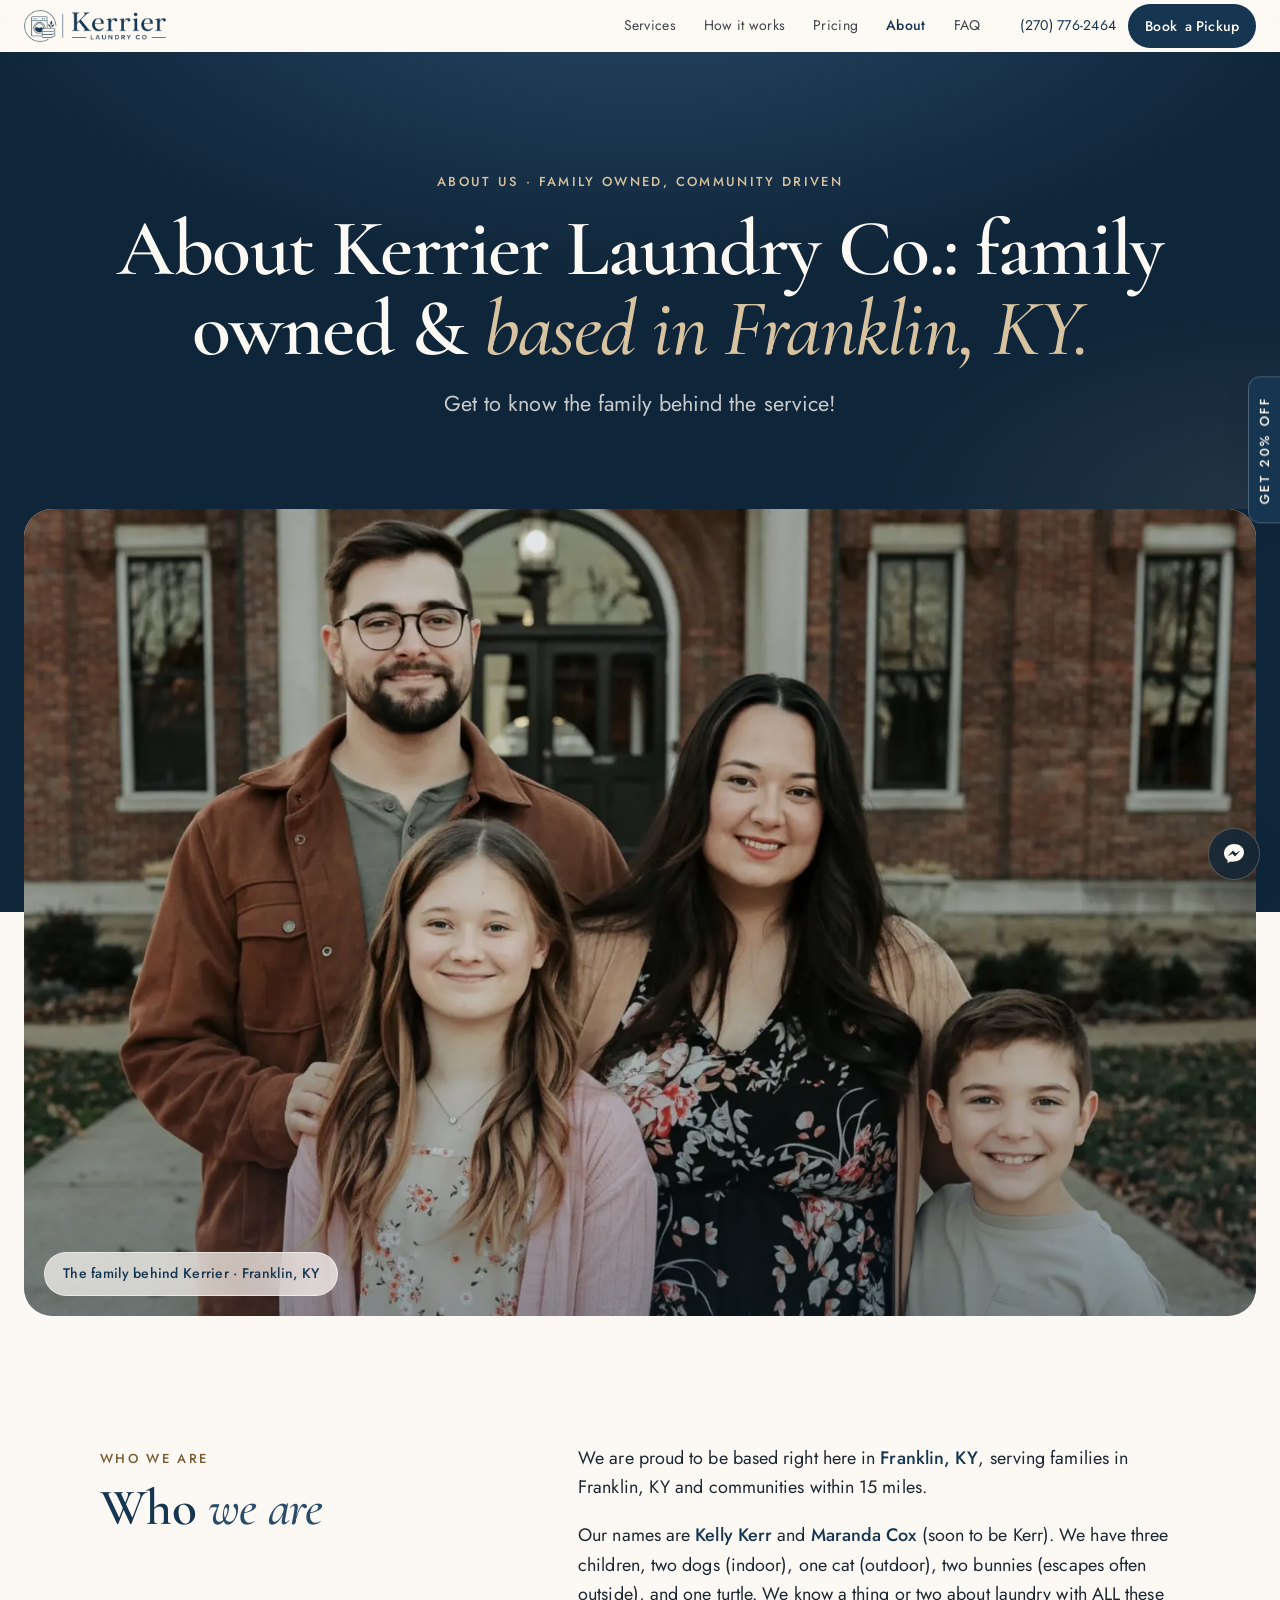
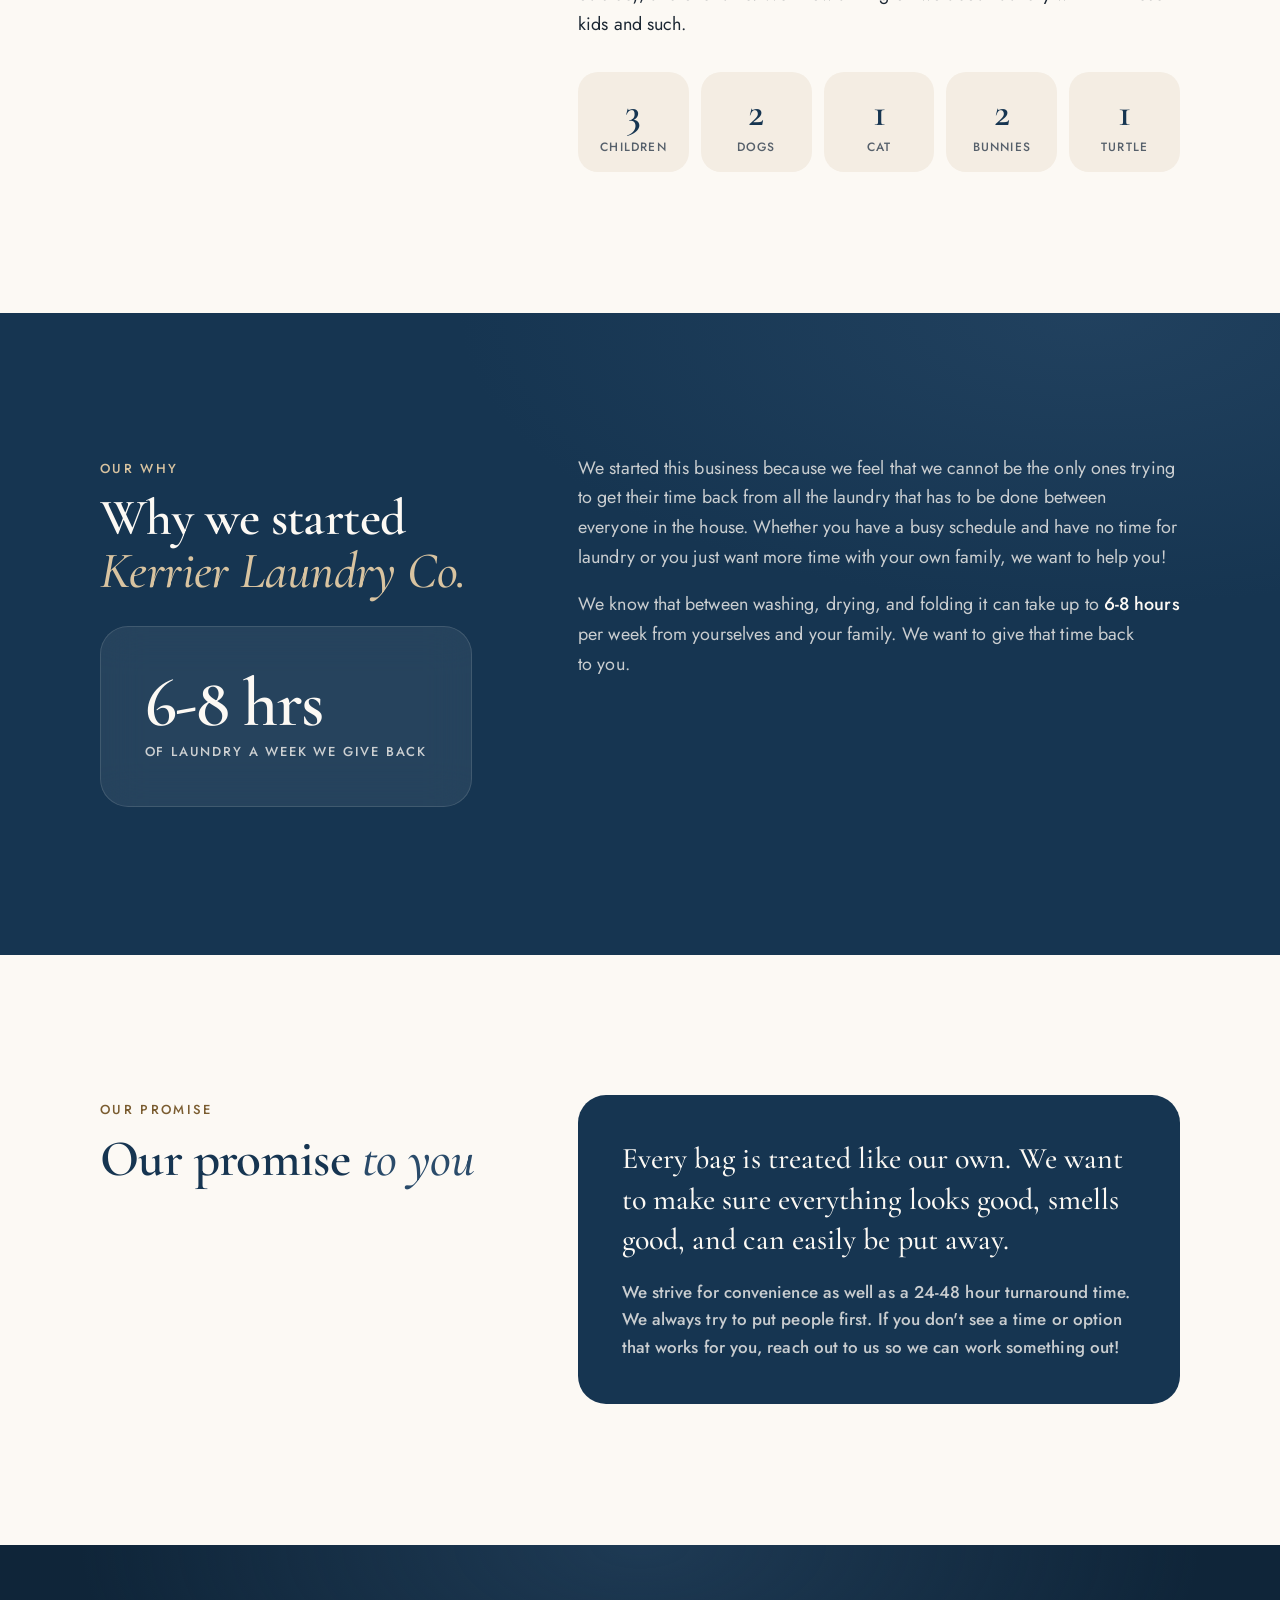
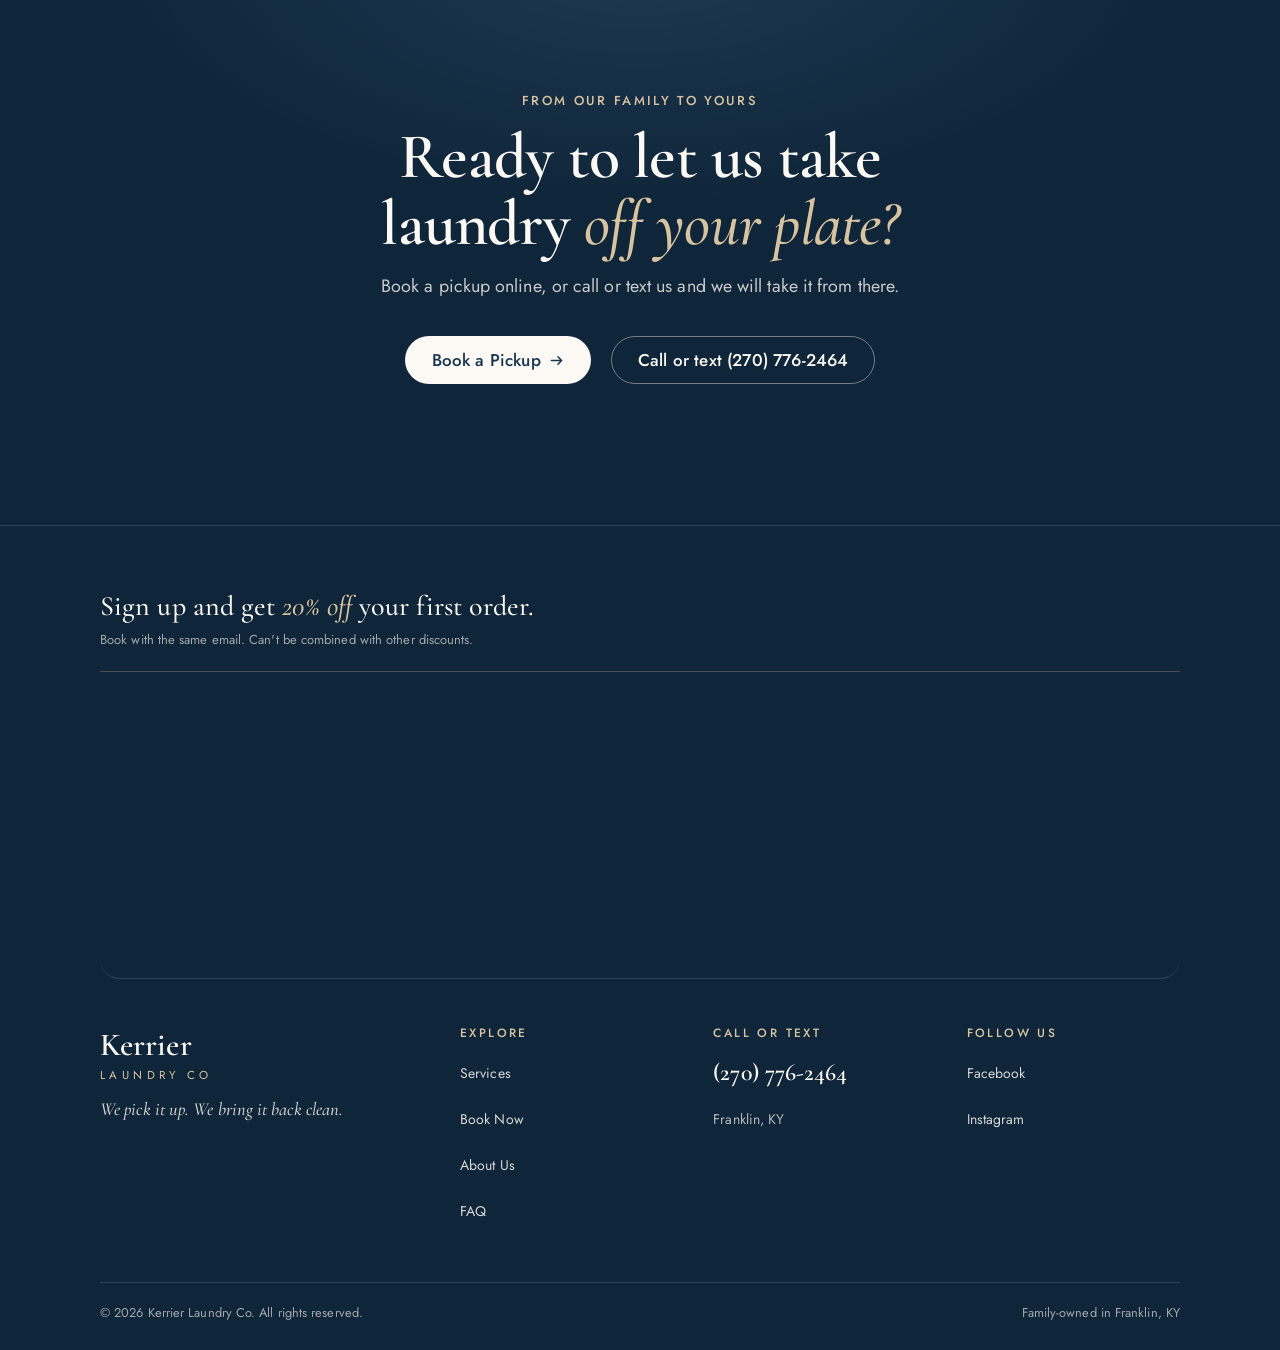
==== about.html @ 9a04edd3 "Preview: navy calendar background with cream accents (v=22) Cal.com embed uses theme dark with ident" ====
<!DOCTYPE html>
<html lang="en">
<head>
    <!-- Google tag (gtag.js) -->
    <script async src="https://www.googletagmanager.com/gtag/js?id=G-WE5SQEG4XH"></script>
    <script>
        window.dataLayer = window.dataLayer || [];
        function gtag(){dataLayer.push(arguments);}
        gtag('js', new Date());
        gtag('config', 'G-WE5SQEG4XH');
    </script>

    <meta charset="UTF-8">
    <meta http-equiv="X-UA-Compatible" content="IE=edge">
    <meta name="viewport" content="width=device-width, initial-scale=1.0">
    <title>About Us | Family Owned Mobile Laundry Service | Franklin, KY | Kerrier Laundry Co.</title>
    <meta name="description" content="Meet Kelly and Maranda, the family behind Kerrier Laundry Co., a family owned mobile laundry pickup and delivery service based in Franklin, KY. We give your time back.">
    <meta name="robots" content="index, follow">
    <link rel="canonical" href="https://www.kerrierlaundryco.com/about.html">
    <meta name="theme-color" content="#FCF9F4">
    <link rel="icon" type="image/png" sizes="48x48" href="images/favicon-48.png">
    <link rel="apple-touch-icon" href="images/apple-touch-icon.png">
    <link rel="preconnect" href="https://res.cloudinary.com">
    <link rel="preload" href="fonts/cormorant-garamond-latin.woff2" as="font" type="font/woff2" crossorigin>
    <link rel="preload" href="fonts/jost-latin.woff2" as="font" type="font/woff2" crossorigin>
    <link rel="stylesheet" href="business.styles.css?v=22">
    <script>document.documentElement.classList.add("js");</script>
<!-- MailerLite Universal -->
<script>
(function(w,d,e,u,f,l,n){w[f]=w[f]||function(){(w[f].q=w[f].q||[]).push(arguments);},l=d.createElement(e),l.async=1,l.src=u,n=d.getElementsByTagName(e)[0],n.parentNode.insertBefore(l,n);})(window,document,'script','https://assets.mailerlite.com/js/universal.js','ml');
ml('account', '2742056');
</script>
<!-- End MailerLite Universal -->
</head>
<body>

    <a class="skip-link" href="#main">Skip to content</a>

    <header class="site-header" id="site-header">
        <div class="wrap-wide header-inner">
            <a href="index.html" class="brand" aria-label="Kerrier Laundry Co. home">
                <picture>
                    <source type="image/webp" srcset="images/logo-nav.webp 1x, images/logo-nav@2x.webp 2x">
                    <img src="images/logo-nav.png" srcset="images/logo-nav.png 1x, images/logo-nav@2x.png 2x" alt="Kerrier Laundry Co." width="400" height="90" fetchpriority="high">
                </picture>
            </a>
            <nav class="main-nav" id="main-nav" aria-label="Main">
                <ul>
                    <li><a href="services.html">Services</a></li>
                    <li><a href="index.html#how">How it works</a></li>
                    <li><a href="index.html#pricing">Pricing</a></li>
                    <li><a href="about.html" aria-current="page">About</a></li>
                    <li><a href="faq.html">FAQ</a></li>
                </ul>
                <div class="nav-sheet-foot">
                    <a href="scheduling_page.html" class="btn btn-primary">Book a Pickup</a>
                    <a href="tel:+12707762464" class="btn btn-ghost">Call or text (270) 776-2464</a>
                </div>
            </nav>
            <div class="header-actions">
                <a href="tel:+12707762464" class="header-phone">(270) 776-2464</a>
                <a href="scheduling_page.html" class="btn btn-primary btn-sm">Book<span class="hide-xs"> a Pickup</span></a>
                <button class="menu-toggle" id="menu-toggle" type="button" aria-expanded="false" aria-controls="main-nav" aria-label="Open menu"><span></span></button>
            </div>
        </div>
    </header>

    <main id="main">

        <section class="page-hero page-hero--navy" data-bar-after>
            <div class="wrap">
                <span class="eyebrow intro">About Us · Family owned, community driven</span>
                <h1 class="intro" style="--d:.06s">About Kerrier Laundry Co.: family owned &amp; <em>based in Franklin, KY.</em></h1>
                <p class="lede intro" style="--d:.12s">Get to know the family behind the service!</p>
            </div>
        </section>

        <div class="straddle"><div class="wrap-wide">
            <figure class="about-photo intro" style="--d:.2s">
                <picture>
                        <source type="image/webp" srcset="images/family-800.webp 800w, images/family-1600.webp 1600w" sizes="(max-width: 600px) calc(100vw - 40px), min(1280px, calc(100vw - 48px))">
                        <img src="images/family-1600.jpg" srcset="images/family-800.jpg 800w, images/family-1600.jpg 1600w" sizes="(max-width: 600px) calc(100vw - 40px), min(1280px, calc(100vw - 48px))" width="1600" height="1048" alt="Kelly and Maranda, owners of Kerrier Laundry Co. in Franklin, KY" fetchpriority="high" decoding="async">
                    </picture>
                <figcaption class="glass-label glass-cream">The family behind Kerrier · Franklin, KY</figcaption>
            </figure>
        </div></div>

        <section class="section">
            <div class="wrap">
                <div class="story reveal">
                    <div>
                        <span class="eyebrow">Who we are</span>
                        <h2>Who <em>we are</em></h2>
                    </div>
                    <div class="story-body">
                        <p>We are proud to be based right here in <strong>Franklin, KY</strong>, serving families in Franklin, KY and communities within 15 miles.</p>
                        <p>Our names are <strong>Kelly Kerr</strong> and <strong>Maranda Cox</strong> (soon to be Kerr). We have three children, two dogs (indoor), one cat (outdoor), two bunnies (escapes often outside), and one turtle. We know a thing or two about laundry with ALL these kids and such.</p>
                        <ul class="household">
                            <li><strong>3</strong>Children</li>
                            <li><strong>2</strong>Dogs</li>
                            <li><strong>1</strong>Cat</li>
                            <li><strong>2</strong>Bunnies</li>
                            <li><strong>1</strong>Turtle</li>
                        </ul>
                    </div>
                </div>
            </div>
        </section>

        <section class="section section--navy">
            <div class="wrap">
                <div class="story reveal">
                    <div>
                        <span class="eyebrow">Our why</span>
                        <h2>Why we started <em>Kerrier Laundry Co.</em></h2>
                        <p class="card stat-card"><span class="big">6-8 hrs</span><span>of laundry a week we give back</span></p>
                    </div>
                    <div class="story-body">
                        <p>We started this business because we feel that we cannot be the only ones trying to get their time back from all the laundry that has to be done between everyone in the house. Whether you have a busy schedule and have no time for laundry or you just want more time with your own family, we want to help you!</p>
                        <p>We know that between washing, drying, and folding it can take up to <strong>6-8 hours</strong> per week from yourselves and your family. We want to give that time back to you.</p>
                    </div>
                </div>
            </div>
        </section>

        <section class="section">
            <div class="wrap">
                <div class="story reveal">
                    <div>
                        <span class="eyebrow">Our promise</span>
                        <h2>Our promise <em>to you</em></h2>
                    </div>
                    <blockquote class="card card--navy promise">
                        <p>Every bag is treated like our own. We want to make sure everything looks good, smells good, and can easily be put away.</p>
                        <p>We strive for convenience as well as a 24-48 hour turnaround time. We always try to put people first. If you don't see a time or option that works for you, reach out to us so we can work something out!</p>
                    </blockquote>
                </div>
            </div>
        </section>

        <section class="closing">
            <div class="wrap reveal">
                <span class="eyebrow">From our family to yours</span>
                <h2>Ready to let us take laundry <em>off your plate?</em></h2>
                <p>Book a pickup online, or call or text us and we will take it from there.</p>
                <div class="cta-row">
                    <a href="scheduling_page.html" class="btn btn-light">Book a Pickup <svg viewBox="0 0 16 16" fill="none" stroke="currentColor" stroke-width="1.6" stroke-linecap="round" stroke-linejoin="round" aria-hidden="true"><path d="M2.5 8h11M9.5 4l4 4-4 4"/></svg></a>
                    <a href="tel:+12707762464" class="btn btn-outline-light">Call or text (270) 776-2464</a>
                </div>
            </div>
        </section>

    </main>

    <footer class="site-footer">
        <div class="wrap">
            <section class="footer-signup" id="footer-signup" aria-label="Email newsletter signup">
                <div class="signup-perk">
                    <p class="signup-perk-line">Sign up and get <em>20% off</em> your first order.</p>
                    <p class="signup-perk-fine">Book with the same email. Can't be combined with other discounts.</p>
                </div>
                <div class="ml-embedded" data-form="27MjK6"></div>
            </section>
            <div class="footer-grid">
                <div class="footer-brand">
                    <p class="footer-name">Kerrier<span>Laundry Co</span></p>
                    <p class="footer-tagline">We pick it up. We bring it back clean.</p>
                </div>
                <div class="footer-col">
                    <h2 class="footer-h">Explore</h2>
                    <ul>
                        <li><a href="services.html">Services</a></li>
                        <li><a href="scheduling_page.html">Book Now</a></li>
                        <li><a href="about.html">About Us</a></li>
                        <li><a href="faq.html">FAQ</a></li>
                    </ul>
                </div>
                <div class="footer-col">
                    <h2 class="footer-h">Call or Text</h2>
                    <ul>
                        <li><a href="tel:+12707762464" class="footer-phone">(270) 776-2464</a></li>
                        <li>Franklin, KY</li>
                    </ul>
                </div>
                <div class="footer-col">
                    <h2 class="footer-h">Follow Us</h2>
                    <ul>
                        <li><a href="https://www.facebook.com/profile.php?id=61589653617028" target="_blank" rel="noopener">Facebook</a></li>
                        <li><a href="https://www.instagram.com/kerrierlaundry/" target="_blank" rel="noopener">Instagram</a></li>
                    </ul>
                </div>
            </div>
            <div class="footer-bottom">
                <p>© <span class="footer-year">2026</span> Kerrier Laundry Co. All rights reserved.</p>
                <p>Family-owned in Franklin, KY</p>
            </div>
        </div>
    </footer>

    <a href="#footer-signup" class="deals-tab" id="deals-tab" aria-controls="footer-signup" aria-label="Get 20% off your first order: sign up for our email deals and laundry tips">Get 20% Off</a>

    <div class="book-bar" id="book-bar" aria-hidden="true">
        <p class="book-bar-text"><strong>From $25</strong>Back in 24-48 hours</p>
        <a href="scheduling_page.html" class="btn btn-light" tabindex="-1">Book a Pickup</a>
    </div>

    <a href="https://m.me/61589653617028" target="_blank" rel="noopener" class="fb-chat-btn" aria-label="Chat with us on Facebook Messenger" title="Chat with us on Facebook">
        <svg xmlns="http://www.w3.org/2000/svg" viewBox="0 0 24 24" fill="currentColor" aria-hidden="true">
            <path d="M12 2C6.477 2 2 6.145 2 11.243c0 2.836 1.395 5.365 3.578 7.02V21l2.796-1.538A10.6 10.6 0 0 0 12 19.486c5.523 0 10-4.144 10-9.243S17.523 2 12 2zm1.008 12.44-2.55-2.72-4.976 2.72 5.476-5.816 2.612 2.72 4.914-2.72-5.476 5.816z"/>
        </svg>
    </a>

    <script type="application/ld+json">
    {
        "@context": "https://schema.org",
        "@type": "DryCleaningOrLaundry",
        "name": "Kerrier Laundry Co.",
        "description": "Family owned laundry pickup, wash, fold and delivery service based in Franklin, KY, serving Franklin and communities within 15 miles.",
        "url": "https://www.kerrierlaundryco.com",
        "telephone": "+1-270-776-2464",
        "address": {
            "@type": "PostalAddress",
            "addressLocality": "Franklin",
            "addressRegion": "KY",
            "addressCountry": "US"
        },
        "geo": {
            "@type": "GeoCoordinates",
            "latitude": 36.7223,
            "longitude": -86.5772
        },
        "areaServed": [
            { "@type": "City", "name": "Franklin, KY" },
            { "@type": "AdministrativeArea", "name": "Simpson County, KY" },
            { "@type": "City", "name": "Woodburn, KY" },
            { "@type": "City", "name": "Mitchellville, TN" },
            { "@type": "City", "name": "Portland, TN" },
            {
                "@type": "GeoCircle",
                "geoMidpoint": {
                    "@type": "GeoCoordinates",
                    "latitude": 36.7223,
                    "longitude": -86.5772
                },
                "geoRadius": "24140"
            }
        ],
        "sameAs": [
            "https://www.facebook.com/profile.php?id=61589653617028",
            "https://www.instagram.com/kerrierlaundry/"
        ]
    }
    </script>

    <script src="site.js?v=20" defer></script>

</body>
</html>
---- business.styles.css ----
/* ==========================================================
   Kerrier Laundry Co. - Site stylesheet v13 (all pages)
   Apple-style discipline in Kerrier's own colors:
   brand navy #163551 / deep navy #0F2539, logo cream #FCF9F4 /
   warm linen #F4EDE3, brass #B08D57 used sparingly.
   Type: Cormorant Garamond (echoes "Kerrier") + Jost
   (echoes the spaced "LAUNDRY CO"), self-hosted.
   ========================================================== */

@font-face {
    font-family: "Cormorant Garamond";
    src: url("fonts/cormorant-garamond-latin.woff2") format("woff2");
    font-weight: 500 600; font-style: normal; font-display: swap;
    unicode-range: U+0000-00FF, U+0131, U+0152-0153, U+02BB-02BC, U+02C6, U+02DA, U+02DC, U+0304, U+0308, U+0329, U+2000-206F, U+20AC, U+2122, U+2191, U+2193, U+2212, U+2215, U+FEFF, U+FFFD;
}
@font-face {
    font-family: "Cormorant Garamond";
    src: url("fonts/cormorant-garamond-italic-latin.woff2") format("woff2");
    font-weight: 500 600; font-style: italic; font-display: swap;
    unicode-range: U+0000-00FF, U+0131, U+0152-0153, U+02BB-02BC, U+02C6, U+02DA, U+02DC, U+0304, U+0308, U+0329, U+2000-206F, U+20AC, U+2122, U+2191, U+2193, U+2212, U+2215, U+FEFF, U+FFFD;
}
@font-face {
    font-family: "Jost";
    src: url("fonts/jost-latin.woff2") format("woff2");
    font-weight: 400 500; font-style: normal; font-display: swap;
    unicode-range: U+0000-00FF, U+0131, U+0152-0153, U+02BB-02BC, U+02C6, U+02DA, U+02DC, U+0304, U+0308, U+0329, U+2000-206F, U+20AC, U+2122, U+2191, U+2193, U+2212, U+2215, U+FEFF, U+FFFD;
}

:root {
    /* Brand */
    --navy:        #163551;   /* logo navy */
    --navy-ink:    #0F2539;   /* deep navy */
    --navy-soft:   #2A4B6A;
    --cream:       #FCF9F4;   /* logo cream */
    --linen:       #F4EDE3;   /* warm off-white */
    --linen-deep:  #EADFCF;
    --hairline:    rgba(22, 53, 81, .12);
    --hairline-light: rgba(252, 249, 244, .14);
    /* Accent (sparing) */
    --brass:       #B08D57;
    --brass-ink:   #7A5C30;
    --champagne:   #D8C3A0;
    /* Text */
    --ink:         #1C2733;
    --muted:       #56606B;
    --on-navy:     rgba(252, 249, 244, .78);

    /* Glass */
    --glass-cream: rgba(252, 249, 244, .72);
    --glass-cream-strong: rgba(252, 249, 244, .97);
    --glass-navy:  rgba(15, 37, 57, .58);
    --glass-navy-strong: rgba(15, 37, 57, .82);
    --blur:        saturate(180%) blur(20px);

    --serif: "Cormorant Garamond", "Cormorant", Garamond, "Times New Roman", serif;
    --sans:  "Jost", "Avenir Next", "Segoe UI", system-ui, -apple-system, sans-serif;

    /* 8pt rhythm */
    --s1: 8px; --s2: 16px; --s3: 24px; --s4: 32px; --s5: 40px; --s6: 48px; --s8: 64px; --s10: 80px; --s12: 96px;
    --section: clamp(88px, 11vw, 152px);

    --radius-sm: 14px;
    --radius:    20px;
    --radius-lg: 28px;
    --pill:      980px;
    --shadow-soft: 0 1px 1px rgba(15, 37, 57, .03), 0 12px 40px -18px rgba(15, 37, 57, .18);
    --ease:      cubic-bezier(.25, .1, .25, 1);
    --dur:       600ms;
    --nav-h:     52px;
    --wrap:      1080px;
    --wrap-wide: 1280px;
    --safe-b:    env(safe-area-inset-bottom, 0px);
}

/* ---------- Reset & base ---------- */
*, *::before, *::after { box-sizing: border-box; margin: 0; padding: 0; }
html { scroll-behavior: smooth; -webkit-text-size-adjust: 100%; scroll-padding-top: calc(var(--nav-h) + 16px); }
body {
    font-family: var(--sans);
    font-size: 17px;
    line-height: 1.53;
    letter-spacing: .005em;
    color: var(--ink);
    background: var(--cream);
    -webkit-font-smoothing: antialiased;
    -moz-osx-font-smoothing: grayscale;
    text-rendering: optimizeLegibility;
    overflow-x: clip;
}
img, svg { display: block; max-width: 100%; }
a { color: inherit; }
button, input { font: inherit; color: inherit; }
:focus-visible { outline: 2px solid var(--navy); outline-offset: 3px; border-radius: 6px; }
.hidden { display: none !important; }
.sr-only {
    position: absolute; width: 1px; height: 1px; padding: 0; margin: -1px;
    overflow: hidden; clip: rect(0 0 0 0); white-space: nowrap; border: 0;
}
.skip-link {
    position: absolute; left: 16px; top: -60px; z-index: 1000;
    background: var(--navy); color: var(--cream); padding: 10px 18px;
    border-radius: var(--pill); text-decoration: none; transition: top .2s var(--ease);
}
.skip-link:focus { top: 8px; }

.wrap { width: min(var(--wrap), 100% - 48px); margin-inline: auto; }
.wrap-wide { width: min(var(--wrap-wide), 100% - 48px); margin-inline: auto; }
.wrap-narrow { width: min(820px, 100% - 48px); margin-inline: auto; }

/* ---------- Type ---------- */
h1, h2, h3, .serif {
    font-family: var(--serif);
    font-weight: 600;
    color: var(--navy);
    letter-spacing: -.012em;
    line-height: 1.04;
    text-wrap: balance;
}
h1 { font-size: clamp(3rem, 7.2vw, 5.75rem); letter-spacing: -.018em; line-height: 1; }
h2 { font-size: clamp(2.4rem, 5vw, 4rem); }
h3 { font-size: clamp(1.5rem, 2.1vw, 1.75rem); line-height: 1.12; letter-spacing: -.005em; }
h1 em, h2 em, h3 em { font-style: italic; font-weight: 500; color: var(--navy-soft); }
p { text-wrap: pretty; }

.eyebrow {
    display: inline-block;
    font-family: var(--sans);
    font-size: .8125rem; font-weight: 500; line-height: 1.3;
    letter-spacing: .18em; text-transform: uppercase;
    color: var(--brass-ink);
}
.lede { font-size: clamp(1.1875rem, 1.7vw, 1.4375rem); line-height: 1.42; color: var(--muted); letter-spacing: .002em; }

.section { padding: var(--section) 0; }
.section--linen { background: var(--linen); }
.section--tight-top { padding-top: 0; }
.section-head { text-align: center; max-width: 760px; margin: 0 auto var(--s8); }
.section-head h2 { margin: 12px 0 16px; }
.section-head p { color: var(--muted); font-size: clamp(1.0625rem, 1.4vw, 1.25rem); line-height: 1.45; max-width: 36em; margin-inline: auto; }

/* ---------- Buttons ---------- */
.btn {
    position: relative;
    display: inline-flex; align-items: center; justify-content: center; gap: 8px;
    min-height: 48px; padding: 0 26px;
    border-radius: var(--pill); border: 1px solid transparent;
    font-family: var(--sans); font-size: 1.0625rem; font-weight: 500; letter-spacing: .01em; line-height: 1;
    text-decoration: none; cursor: pointer; white-space: nowrap;
    -webkit-tap-highlight-color: transparent;
    transition: background-color .3s var(--ease), color .3s var(--ease), border-color .3s var(--ease), transform .2s var(--ease);
}
.btn:active { transform: scale(.98); }
.btn svg { width: 15px; height: 15px; flex-shrink: 0; transition: transform .3s var(--ease); }
.btn:hover svg { transform: translateX(2px); }
.btn-primary { background: var(--navy); color: var(--cream); }
.btn-primary:hover { background: var(--navy-ink); }
.btn-ghost { background: transparent; color: var(--navy); border-color: rgba(22, 53, 81, .3); }
.btn-ghost:hover { border-color: var(--navy); background: rgba(22, 53, 81, .05); }
.btn-light { background: var(--cream); color: var(--navy); }
.btn-light:hover { background: #FFFFFF; }
.btn-outline-light { background: transparent; color: var(--cream); border-color: rgba(252, 249, 244, .42); }
.btn-outline-light:hover { border-color: var(--cream); background: rgba(252, 249, 244, .08); }
.btn-sm { min-height: 36px; padding: 0 16px; font-size: .875rem; }
.btn-sm::after { content: ""; position: absolute; inset: -4px -2px; } /* 44px hit area */

.link-chevron {
    display: inline-flex; align-items: center; gap: 4px; min-height: 48px; padding: 0 6px;
    font-size: 1.0625rem; font-weight: 500; color: var(--navy); text-decoration: none;
    -webkit-tap-highlight-color: transparent;
}
.link-chevron svg { width: 14px; height: 14px; transition: transform .3s var(--ease); }
.link-chevron:hover { text-decoration: underline; text-underline-offset: 4px; }
.link-chevron:hover svg { transform: translateX(2px); }
.link-chevron--light { color: var(--champagne); }

.cta-row { display: flex; flex-wrap: wrap; align-items: center; justify-content: center; gap: 12px 20px; }

/* ---------- Glass utility (solid fallback when blur unsupported) ---------- */
.glass-cream { background: var(--glass-cream); -webkit-backdrop-filter: var(--blur); backdrop-filter: var(--blur); }
.glass-navy  { background: var(--glass-navy);  -webkit-backdrop-filter: var(--blur); backdrop-filter: var(--blur); color: var(--cream); }

/* ---------- Header (slim frosted cream bar) ---------- */
.site-header {
    position: sticky; top: 0; z-index: 100;
    height: var(--nav-h);
    border-bottom: 1px solid transparent;
    transition: border-color .3s var(--ease);
}
/* Glass lives on a pseudo-element so the fixed mobile menu sheet is not trapped by backdrop-filter */
.site-header::before {
    content: ""; position: absolute; inset: 0; z-index: -1;
    background: var(--glass-cream);
    -webkit-backdrop-filter: var(--blur); backdrop-filter: var(--blur);
    transition: background-color .3s var(--ease);
}
.site-header.is-scrolled { border-bottom-color: var(--hairline); }
.header-inner { height: 100%; display: flex; align-items: center; gap: 28px; }
.brand { flex-shrink: 0; display: flex; align-items: center; min-height: 44px; }
.brand picture { display: flex; }
.brand img { height: 32px; width: auto; } /* transparent PNG/WebP: frosted glass shows through */
.main-nav { margin-left: auto; }
.main-nav ul { list-style: none; display: flex; gap: 4px; }
.main-nav li a {
    display: inline-flex; align-items: center; min-height: 44px; padding: 0 12px;
    text-decoration: none; font-size: .875rem; letter-spacing: .02em; color: rgba(28, 39, 51, .86);
    transition: color .25s var(--ease);
}
.main-nav li a:hover, .main-nav li a[aria-current="page"] { color: var(--navy); }
.main-nav li a[aria-current="page"] { font-weight: 500; }
.nav-sheet-foot { display: none; }
.header-actions { display: flex; align-items: center; gap: 12px; }
.header-actions .btn-sm { min-height: 44px; } /* 44px tap target; fits the 52px nav */
.header-phone { font-size: .875rem; text-decoration: none; color: var(--navy); letter-spacing: .02em; white-space: nowrap; min-height: 44px; display: inline-flex; align-items: center; }
.header-phone:hover { text-decoration: underline; text-underline-offset: 4px; }
.menu-toggle {
    display: none; width: 44px; height: 44px; margin-right: -10px; border-radius: 50%;
    border: 0; background: transparent; cursor: pointer;
    align-items: center; justify-content: center; -webkit-tap-highlight-color: transparent;
}
.menu-toggle span, .menu-toggle span::before, .menu-toggle span::after {
    display: block; width: 18px; height: 1.5px; background: var(--navy); position: relative; border-radius: 2px;
    transition: transform .35s var(--ease), background-color .2s var(--ease);
}
.menu-toggle span::before, .menu-toggle span::after { content: ""; position: absolute; left: 0; }
.menu-toggle span::before { top: -6px; }
.menu-toggle span::after  { top: 6px; }
.menu-toggle[aria-expanded="true"] span { background: transparent; }
.menu-toggle[aria-expanded="true"] span::before { transform: translateY(6px) rotate(45deg); }
.menu-toggle[aria-expanded="true"] span::after  { transform: translateY(-6px) rotate(-45deg); }

/* ---------- Home hero ---------- */
.hero {
    position: relative; overflow: hidden; text-align: center;
    padding: clamp(48px, 7vw, 88px) 0 0;
    background:
        radial-gradient(900px 420px at 50% -10%, rgba(216, 195, 160, .30), transparent 70%),
        linear-gradient(180deg, var(--cream) 0%, var(--cream) 55%, var(--linen) 100%);
}
.hero-copy { max-width: 900px; margin: 0 auto; }
.hero h1 { margin: 16px auto 20px; }
.hero .lede { max-width: 30em; margin: 0 auto 32px; }
.hero-media-wrap { margin-top: clamp(48px, 6vw, 72px); padding-bottom: clamp(64px, 8vw, 104px); }
.hero-media {
    position: relative; overflow: hidden; border-radius: var(--radius-lg);
    aspect-ratio: 16 / 8.4; background: var(--linen-deep);
    isolation: isolate;
}
.hero-media picture { position: absolute; inset: 0; }
.hero-media img { width: 100%; height: 100%; object-fit: cover; object-position: 50% 62%; }
.js .hero-media img { transform: scale(1.06); transition: transform 1.8s var(--ease); }
.js .hero-media.is-loaded img { transform: scale(1); }
.hero-media::after { /* navy tint for depth and brand color */
    content: ""; position: absolute; inset: 0; pointer-events: none;
    background:
        linear-gradient(180deg, rgba(15, 37, 57, .10) 0%, rgba(15, 37, 57, 0) 30%, rgba(15, 37, 57, 0) 52%, rgba(15, 37, 57, .55) 100%),
        linear-gradient(0deg, rgba(22, 53, 81, .10), rgba(22, 53, 81, .10));
}
.hero-glass {
    position: absolute; left: 50%; bottom: clamp(16px, 2.5vw, 32px); z-index: 2;
    transform: translateX(-50%);
    width: min(760px, calc(100% - 32px));
    display: grid; grid-template-columns: repeat(3, 1fr);
    border-radius: var(--radius); border: 1px solid rgba(252, 249, 244, .18);
    list-style: none; text-align: left;
}
.hero-glass li { padding: 18px 22px; font-size: .9375rem; line-height: 1.3; color: var(--on-navy); }
.hero-glass li + li { border-left: 1px solid var(--hairline-light); }
.hero-glass strong { display: block; font-family: var(--serif); font-weight: 600; font-size: 1.75rem; line-height: 1.05; color: var(--cream); margin-bottom: 4px; letter-spacing: -.01em; }
.hero-quote {
    position: absolute; top: clamp(16px, 2.5vw, 28px); right: clamp(16px, 2.5vw, 28px); z-index: 2;
    max-width: 280px; padding: 16px 20px; border-radius: var(--radius-sm); text-align: left;
    border: 1px solid rgba(252, 249, 244, .6);
}
.hero-quote .stars { color: var(--brass); letter-spacing: .14em; font-size: .8rem; margin-bottom: 4px; }
.hero-quote q { font-family: var(--serif); font-style: italic; font-weight: 500; font-size: 1.2rem; line-height: 1.25; color: var(--ink); quotes: "\201C" "\201D"; }
.hero-quote .who { display: block; margin-top: 6px; font-size: .72rem; letter-spacing: .14em; text-transform: uppercase; color: var(--muted); }

/* ---------- Facts row (hairline-divided) ---------- */
.facts { background: var(--linen); padding-bottom: clamp(64px, 8vw, 104px); }
.facts ul { list-style: none; display: grid; grid-template-columns: repeat(4, 1fr); border-top: 1px solid var(--hairline); }
.facts li { display: flex; flex-direction: column; gap: 12px; padding: 32px 24px 0 0; font-size: .9375rem; line-height: 1.4; color: var(--muted); }
.facts li + li { padding-left: 24px; border-left: 1px solid var(--hairline); }
.facts svg { width: 28px; height: 28px; color: var(--navy); }
.facts strong { display: block; color: var(--navy); font-weight: 500; font-size: 1.0625rem; margin-bottom: 2px; }

/* ---------- Bento cards ---------- */
.card {
    position: relative; overflow: hidden;
    background: var(--linen); border-radius: var(--radius-lg);
    padding: clamp(28px, 3.4vw, 44px);
}
.section--linen .card, .pricing .card, .area .card { background: var(--cream); }
.card h3 { margin-bottom: 10px; }
.card p { color: var(--muted); }
.card--navy { background: var(--navy) !important; color: var(--cream); }
.card--navy h3, .card--navy h2 { color: var(--cream); }
.card--navy h3 em, .card--navy h2 em { color: var(--champagne); }
.card--navy p { color: var(--on-navy); }
.card--ink { background: var(--navy-ink) !important; color: var(--cream); }
.card--ink h3 { color: var(--cream); }
.card--ink p { color: var(--on-navy); }
.card-icon { width: 36px; height: 36px; color: var(--navy); margin-bottom: 24px; }
.card--navy .card-icon, .card--ink .card-icon { color: var(--champagne); }
.card-kicker { display: block; font-size: .8125rem; font-weight: 500; letter-spacing: .16em; text-transform: uppercase; color: var(--brass-ink); margin-bottom: 12px; }
.card--navy .card-kicker, .card--ink .card-kicker { color: var(--champagne); }
.card .big { font-family: var(--serif); font-weight: 600; font-size: clamp(3rem, 5.4vw, 4.5rem); line-height: .95; color: var(--navy); letter-spacing: -.02em; display: block; margin-bottom: 12px; }
.card--navy .big, .card--ink .big { color: var(--cream); }

.bento { display: grid; gap: 20px; }
.bento-3 { grid-template-columns: repeat(3, 1fr); }

/* Steps */
.step-num { font-family: var(--sans); font-size: .8125rem; font-weight: 500; letter-spacing: .16em; color: var(--brass-ink); display: block; margin-bottom: 40px; }

/* ---------- Full-bleed photo moment ---------- */
.photo-moment {
    position: relative; overflow: hidden; isolation: isolate;
    min-height: clamp(460px, 62vw, 760px);
    display: flex; align-items: flex-end; justify-content: center; text-align: center;
    background: var(--navy-ink);
}
.photo-moment picture { position: absolute; inset: 0; z-index: -2; }
.photo-moment img { width: 100%; height: 100%; object-fit: cover; }
.js .photo-moment img { transform: scale(1.05); transition: transform 1.6s var(--ease); }
.js .photo-moment.is-visible img { transform: scale(1); }
.photo-moment::after {
    content: ""; position: absolute; inset: 0; z-index: -1;
    background:
        linear-gradient(180deg, rgba(15, 37, 57, .15) 0%, rgba(15, 37, 57, .05) 35%, rgba(15, 37, 57, .78) 100%),
        linear-gradient(0deg, rgba(22, 53, 81, .16), rgba(22, 53, 81, .16));
}
.photo-moment-copy { padding: 0 24px clamp(56px, 7vw, 96px); max-width: 820px; }
.photo-moment .eyebrow { color: var(--champagne); }
.photo-moment h2 { color: var(--cream); margin: 12px 0 14px; }
.photo-moment h2 em { color: var(--champagne); }
.photo-moment p { color: rgba(252, 249, 244, .86); font-size: clamp(1.0625rem, 1.4vw, 1.25rem); }

/* Photo bento (door + facts) */
.photo-bento { display: grid; grid-template-columns: 1.05fr 1fr; grid-template-rows: 1fr 1fr; gap: 20px; }
.photo-card {
    position: relative; overflow: hidden; border-radius: var(--radius-lg); background: var(--linen-deep);
    grid-row: span 2; min-height: 520px; margin: 0;
}
.photo-card picture { position: absolute; inset: 0; }
.photo-card img { width: 100%; height: 100%; object-fit: cover; transition: transform 1.2s var(--ease); }
.photo-card:hover img { transform: scale(1.03); }
.photo-card::after { content: ""; position: absolute; inset: 0; pointer-events: none; background: linear-gradient(180deg, rgba(15, 37, 57, 0) 55%, rgba(15, 37, 57, .35) 100%), linear-gradient(0deg, rgba(22, 53, 81, .08), rgba(22, 53, 81, .08)); }
.glass-label {
    position: absolute; left: 20px; bottom: 20px; z-index: 2;
    padding: 10px 18px; border-radius: var(--pill);
    font-size: .875rem; font-weight: 500; letter-spacing: .02em; color: var(--navy);
    border: 1px solid rgba(252, 249, 244, .6);
}
.glass-label--navy { color: var(--cream); border-color: rgba(252, 249, 244, .16); }

/* ---------- Pricing bento ---------- */
.pricing { background: var(--linen); }
.price-bento { display: grid; grid-template-columns: repeat(3, 1fr); gap: 20px; }
.price-main { grid-column: span 2; background: var(--cream) !important; }
.price-save { grid-column: span 1; }
.price-main h3, .price-save h3 { font-family: var(--sans); font-size: .8125rem; font-weight: 500; letter-spacing: .16em; text-transform: uppercase; color: var(--brass-ink); margin-bottom: 20px; line-height: 1.3; }
.price-save h3 { color: var(--champagne); }
.price-list { list-style: none; }
.price-list li { display: flex; align-items: baseline; gap: 16px; padding: 18px 0; border-bottom: 1px solid var(--hairline); }
.price-list li:first-child { padding-top: 4px; }
.price-list .item { font-size: 1.0625rem; color: var(--ink); }
.price-list .item small { display: block; font-size: .875rem; color: var(--muted); margin-top: 2px; }
.price-list .dots { flex: 1; min-width: 16px; }
.price-list .amt { font-family: var(--serif); font-size: clamp(2.25rem, 3.6vw, 3rem); font-weight: 600; line-height: 1; color: var(--navy); letter-spacing: -.02em; }
.price-min { margin-top: 24px; display: flex; align-items: center; gap: 14px; flex-wrap: wrap; font-size: 1rem; color: var(--ink); }
.price-min .pill { font-family: var(--serif); font-weight: 600; font-size: 1.5rem; color: var(--cream); background: var(--navy); border-radius: var(--pill); padding: 2px 16px 4px; line-height: 1.3; }
.price-fine { margin-top: 16px; font-size: .9375rem; color: var(--muted); }
.price-fine a { color: var(--navy); text-underline-offset: 3px; }
.price-main .cta-row { justify-content: flex-start; margin-top: 32px; }
.save-list { list-style: none; display: grid; gap: 20px; }
.save-list li { display: grid; grid-template-columns: 72px 1fr; gap: 14px; align-items: start; }
.save-list .pct { font-family: var(--serif); font-weight: 600; font-size: 2.75rem; line-height: .9; color: var(--cream); letter-spacing: -.02em; }
.save-list .pct sup { font-size: .5em; vertical-align: top; position: relative; top: .18em; margin-left: 1px; }
.save-list strong { display: block; font-weight: 500; color: var(--cream); }
.save-list span { font-size: .9375rem; color: var(--on-navy); line-height: 1.4; }
.save-list .featured { margin: 4px -16px 0; padding: 16px; border-radius: var(--radius-sm); background: rgba(252, 249, 244, .08); border: 1px solid rgba(216, 195, 160, .32); }
.save-list .featured .pct { color: var(--champagne); }
.save-note { margin-top: 24px; font-size: .875rem; color: var(--on-navy); }
.price-mini h3 { font-size: 1.5rem; }
.price-mini p { font-size: .9375rem; }
.price-mini .link-chevron { margin-top: 8px; padding-left: 0; min-height: 44px; }

/* ---------- Reviews ---------- */
.reviews-head { display: flex; align-items: flex-end; justify-content: space-between; gap: 32px; margin-bottom: var(--s6); }
.reviews-head h2 { margin-top: 12px; }
.review-controls { display: flex; gap: 12px; }
.review-btn {
    width: 44px; height: 44px; border-radius: 50%; border: 0;
    background: rgba(22, 53, 81, .08); color: var(--navy); cursor: pointer; display: grid; place-items: center;
    transition: background-color .3s var(--ease), color .3s var(--ease), transform .2s var(--ease);
}
.review-btn:hover { background: var(--navy); color: var(--cream); }
.review-btn:active { transform: scale(.96); }
.review-btn svg { width: 16px; height: 16px; }
.review-track {
    list-style: none; display: grid; grid-auto-flow: column; grid-auto-columns: calc((100% - 40px) / 3);
    gap: 20px; overflow-x: auto; scroll-snap-type: x mandatory; scroll-behavior: smooth;
    padding: 4px; margin: -4px; scroll-padding-inline: 4px; scrollbar-width: none; overscroll-behavior-x: contain;
}
.review-track::-webkit-scrollbar { display: none; }
.review {
    scroll-snap-align: start; display: flex; flex-direction: column;
    background: var(--linen); border-radius: var(--radius-lg); padding: 36px 32px 32px;
}
.review figure { display: flex; flex-direction: column; height: 100%; }
.review .stars { color: var(--brass); letter-spacing: .18em; font-size: .875rem; }
.review blockquote { font-family: var(--serif); font-weight: 500; font-size: 1.4375rem; line-height: 1.34; color: var(--ink); margin: 16px 0 28px; flex: 1; }
.review figcaption { display: flex; align-items: center; gap: 12px; font-size: .8125rem; letter-spacing: .12em; text-transform: uppercase; color: var(--muted); }
.review .avatar { width: 40px; height: 40px; border-radius: 50%; background: var(--navy); color: var(--cream); display: grid; place-items: center; font-family: var(--serif); font-size: 1.15rem; letter-spacing: 0; }

/* ---------- Service area ---------- */
.area { background: var(--linen); }
.area-grid { display: grid; grid-template-columns: 1fr 1.08fr; gap: 20px; align-items: stretch; }
.area-copy { display: flex; flex-direction: column; }
.area-copy h2 { margin: 12px 0 16px; font-size: clamp(2.2rem, 4.2vw, 3.25rem); }
.area-copy > p { color: var(--muted); margin-bottom: 28px; }
.calculator-card { margin-top: auto; }
.calc-field label { display: block; font-size: .8125rem; font-weight: 500; letter-spacing: .14em; text-transform: uppercase; color: var(--muted); margin-bottom: 10px; }
.calc-row { display: flex; gap: 10px; }
.calc-field input, .lead-fields input {
    width: 100%; min-height: 52px; padding: 0 22px; border-radius: var(--pill);
    border: 1px solid rgba(22, 53, 81, .18); background: #FFFFFF; color: var(--ink); font-size: 1.0625rem;
    transition: border-color .25s var(--ease), box-shadow .25s var(--ease);
}
.calc-field input::placeholder, .lead-fields input::placeholder { color: #7A838C; }
.calc-field input:focus, .lead-fields input:focus { outline: none; border-color: var(--navy); box-shadow: 0 0 0 4px rgba(22, 53, 81, .12); }
#calc-btn { flex-shrink: 0; min-height: 52px; }
.calc-result { margin-top: 20px; background: var(--navy); color: var(--cream); border-radius: var(--radius); padding: 28px; text-align: center; animation: rise .5s var(--ease); }
.result-zone { font-weight: 500; font-size: 1.0625rem; }
.result-distance { font-size: .9rem; color: var(--on-navy); margin-bottom: 14px; }
.result-price { font-family: var(--serif); font-weight: 600; font-size: 3.25rem; line-height: 1; }
.result-breakdown { font-size: .9rem; color: var(--on-navy); margin: 6px 0 20px; }
.result-book-btn { display: inline-flex; align-items: center; min-height: 44px; padding: 0 24px; border-radius: var(--pill); background: var(--cream); color: var(--navy); text-decoration: none; font-weight: 500; font-size: .95rem; transition: transform .2s var(--ease); }
.result-book-btn:active { transform: scale(.98); }
.out-of-zone { margin-top: 20px; background: var(--linen); border: 1px solid rgba(176, 141, 87, .35); border-radius: var(--radius); padding: 24px; animation: rise .5s var(--ease); }
.out-zone-title { font-weight: 500; color: var(--navy); margin-bottom: 6px; }
.out-zone-msg { font-size: .9375rem; color: var(--muted); margin-bottom: 18px; }
.out-zone-lead p { font-size: .9375rem; margin-bottom: 14px; }
.lead-fields { display: flex; gap: 10px; flex-wrap: wrap; margin-bottom: 12px; }
.lead-fields input { flex: 1; min-width: 160px; }
#lead-submit-btn { width: 100%; }
#lead-submit-btn:disabled { opacity: .6; cursor: not-allowed; transform: none; }
.lead-success { margin-top: 10px; padding: 12px; border-radius: var(--radius-sm); background: #EEF6EE; color: #24602A; text-align: center; font-weight: 500; }
.lead-submit-error, .calc-error { margin-top: 12px; padding: 12px 16px; border-radius: var(--radius-sm); background: #FBEFEE; color: #8E2B22; font-size: .9rem; text-align: center; }
.calc-loading { margin-top: 14px; text-align: center; color: var(--muted); font-size: .9375rem; }
.area-notes { list-style: none; margin-top: 20px; display: grid; gap: 8px; font-size: .9rem; color: var(--muted); }
.area-notes li { display: flex; gap: 10px; }
.area-notes li::before { content: ""; width: 5px; height: 5px; border-radius: 50%; background: var(--brass); margin-top: .62em; flex-shrink: 0; }
.map-frame {
    position: relative; border-radius: var(--radius-lg); overflow: hidden; min-height: 520px;
    background:
        radial-gradient(circle at 50% 50%, rgba(22, 53, 81, .10) 0 30%, transparent 30.4%),
        radial-gradient(circle at 50% 50%, transparent 0 29.6%, rgba(22, 53, 81, .35) 30%, transparent 30.4%),
        repeating-linear-gradient(0deg, rgba(22, 53, 81, .04) 0 1px, transparent 1px 40px),
        repeating-linear-gradient(90deg, rgba(22, 53, 81, .04) 0 1px, transparent 1px 40px),
        #EFE7DB;
}
#zone-map { position: absolute; inset: 0; }
.map-frame .glass-label { pointer-events: none; }

/* ---------- Closing CTA (deep navy) ---------- */
.closing {
    padding: var(--section) 0; color: var(--cream); text-align: center; position: relative; overflow: hidden;
    background:
        radial-gradient(800px 380px at 50% 0%, rgba(42, 75, 106, .55), transparent 70%),
        var(--navy-ink);
}
.closing .eyebrow { color: var(--champagne); }
.closing h2 { color: var(--cream); margin: 12px auto 16px; max-width: 14em; }
.closing h2 em { color: var(--champagne); }
.closing p { color: var(--on-navy); max-width: 32em; margin: 0 auto 36px; font-size: clamp(1.0625rem, 1.4vw, 1.25rem); }

/* ---------- Footer ---------- */
.site-footer { background: var(--navy-ink); color: rgba(252, 249, 244, .7); border-top: 1px solid var(--hairline-light); padding: 64px 0 calc(28px + var(--safe-b)); font-size: .875rem; }
.footer-grid { display: grid; grid-template-columns: 1.5fr 1fr 1fr 1fr; gap: 40px; }
.footer-name { font-family: var(--serif); font-weight: 600; font-size: 2rem; color: var(--cream); line-height: 1.1; }
.footer-name span { display: block; font-family: var(--sans); font-weight: 400; font-size: .72rem; letter-spacing: .38em; text-transform: uppercase; color: var(--champagne); margin-top: 6px; }
.footer-tagline { margin-top: 14px; font-family: var(--serif); font-style: italic; font-size: 1.15rem; color: rgba(252, 249, 244, .8); }
.footer-col .footer-h { font-family: var(--sans); font-weight: 500; font-size: .75rem; letter-spacing: .2em; text-transform: uppercase; color: var(--champagne); margin-bottom: 12px; }
.footer-col ul { list-style: none; display: grid; gap: 2px; }
.footer-col li { min-height: 44px; display: flex; align-items: center; }
.footer-col a { text-decoration: none; color: rgba(252, 249, 244, .84); transition: color .25s var(--ease); display: inline-flex; align-items: center; min-height: 44px; }
.footer-col a:hover { color: #FFFFFF; }
.footer-phone { font-family: var(--serif); font-weight: 600; font-size: 1.5rem; color: var(--cream) !important; }
.footer-bottom { margin-top: 48px; padding-top: 20px; border-top: 1px solid var(--hairline-light); display: flex; justify-content: space-between; gap: 16px; flex-wrap: wrap; font-size: .8rem; color: rgba(252, 249, 244, .62); }

/* ---------- Messenger button ---------- */
.fb-chat-btn {
    position: fixed; right: 20px; bottom: calc(20px + var(--safe-b)); z-index: 90;
    width: 52px; height: 52px; border-radius: 50%; display: grid; place-items: center;
    background: var(--glass-navy-strong); color: var(--cream);
    -webkit-backdrop-filter: var(--blur); backdrop-filter: var(--blur);
    border: 1px solid rgba(216, 195, 160, .3); box-shadow: 0 10px 30px -12px rgba(15, 37, 57, .6);
    transition: transform .45s var(--ease);
}
.fb-chat-btn:active { transform: scale(.96); }
.fb-chat-btn svg { width: 24px; height: 24px; }

/* ---------- Mobile sticky Book bar (frosted navy) ---------- */
.book-bar { display: none; }

/* ---------- Inner page hero ---------- */
.page-hero {
    text-align: center;
    padding: clamp(64px, 9vw, 120px) 0 clamp(56px, 7vw, 96px);
    background:
        radial-gradient(900px 400px at 50% -20%, rgba(216, 195, 160, .30), transparent 70%),
        linear-gradient(180deg, var(--cream), var(--cream));
}
.page-hero h1 { font-size: clamp(2.75rem, 6.4vw, 5rem); margin: 16px auto 20px; max-width: 14em; }
.page-hero .lede { max-width: 32em; margin-inline: auto; }
.page-hero .cta-row { margin-top: 32px; }

/* Wide rounded photo band (inner pages) */
.photo-band { position: relative; overflow: hidden; border-radius: var(--radius-lg); aspect-ratio: 16 / 7; background: var(--linen-deep); margin: 0; isolation: isolate; }
.photo-band picture { position: absolute; inset: 0; }
.photo-band img { width: 100%; height: 100%; object-fit: cover; }
.js .photo-band img { transform: scale(1.05); transition: transform 1.6s var(--ease); }
.js .photo-band.is-visible img { transform: scale(1); }
.photo-band::after { content: ""; position: absolute; inset: 0; pointer-events: none; background: linear-gradient(180deg, rgba(15, 37, 57, 0) 50%, rgba(15, 37, 57, .45) 100%), linear-gradient(0deg, rgba(22, 53, 81, .12), rgba(22, 53, 81, .12)); }

/* Services bento */
.svc-bento { list-style: none; display: grid; grid-template-columns: repeat(3, 1fr); gap: 20px;
    grid-template-areas: "pd wf tt" "rc rc hr" "rc rc sd"; }
.svc-bento > :nth-child(1) { grid-area: pd; }
.svc-bento > :nth-child(2) { grid-area: wf; }
.svc-bento > :nth-child(3) { grid-area: tt; }
.svc-bento > :nth-child(4) { grid-area: rc; display: flex; flex-direction: column; justify-content: flex-end; min-height: 420px; }
.svc-bento > :nth-child(5) { grid-area: hr; }
.svc-bento > :nth-child(6) { grid-area: sd; }
.svc-bento .card--navy h3 { font-size: clamp(2.2rem, 4vw, 3.25rem); line-height: 1.02; margin-bottom: 14px; }
.svc-bento .card--navy p { font-size: 1.125rem; max-width: 30em; }
.svc-bento .card--navy .card-icon { width: 44px; height: 44px; position: absolute; top: clamp(28px, 3.4vw, 44px); left: clamp(28px, 3.4vw, 44px); }
.svc-tag {
    position: absolute; top: clamp(28px, 3.4vw, 44px); right: clamp(24px, 3vw, 40px);
    font-size: .75rem; font-weight: 500; letter-spacing: .12em; text-transform: uppercase;
    color: var(--brass-ink); background: rgba(176, 141, 87, .12); border-radius: var(--pill); padding: 5px 12px;
}
.card--navy .svc-tag { color: var(--champagne); background: rgba(216, 195, 160, .14); }

.split { display: grid; grid-template-columns: .9fr 1.1fr; gap: clamp(32px, 6vw, 80px); align-items: start; }
.split-copy h2 { margin: 12px 0 16px; }
.split-copy p { color: var(--muted); margin-bottom: 16px; font-size: 1.125rem; }
.split-copy .cta-row { justify-content: flex-start; margin-top: 24px; }
.stack-cards { list-style: none; display: grid; gap: 16px; }
.stack-cards .card { display: grid; grid-template-columns: 36px 1fr; gap: 20px; padding: 28px 32px; }
.stack-cards .card-icon { margin: 0; }
.quote-note { margin-top: 24px; padding: 20px 24px; border-radius: var(--radius); background: var(--linen); font-size: 1rem; color: var(--ink); }
.quote-note strong { color: var(--navy); font-weight: 500; }

/* FAQ */
.faq-list { list-style: none; border-top: 1px solid var(--hairline); }
.faq-item { border-bottom: 1px solid var(--hairline); }
.faq-item h3 { font-size: inherit; line-height: inherit; margin: 0; }
.faq-question {
    width: 100%; display: flex; align-items: center; justify-content: space-between; gap: 24px;
    min-height: 72px; padding: 22px 0; background: none; border: 0; cursor: pointer; text-align: left;
    font-family: var(--serif); font-size: clamp(1.375rem, 2.2vw, 1.625rem); font-weight: 600; color: var(--navy); line-height: 1.2; letter-spacing: -.005em;
    -webkit-tap-highlight-color: transparent;
}
.faq-question:hover { color: var(--navy-soft); }
.faq-icon {
    position: relative; flex-shrink: 0; width: 32px; height: 32px; border-radius: 50%;
    background: rgba(22, 53, 81, .08); transition: background-color .3s var(--ease), transform .4s var(--ease);
}
.faq-icon::before, .faq-icon::after {
    content: ""; position: absolute; left: 50%; top: 50%; width: 12px; height: 1.5px; border-radius: 2px; background: var(--navy);
    transform: translate(-50%, -50%); transition: transform .4s var(--ease), background-color .3s var(--ease);
}
.faq-icon::after { transform: translate(-50%, -50%) rotate(90deg); }
.faq-question[aria-expanded="true"] .faq-icon { background: var(--navy); transform: rotate(180deg); }
.faq-question[aria-expanded="true"] .faq-icon::before { background: var(--cream); }
.faq-question[aria-expanded="true"] .faq-icon::after { background: var(--cream); transform: translate(-50%, -50%) rotate(0deg); }
.faq-answer { padding: 0 56px 28px 0; animation: rise .45s var(--ease); }
.faq-answer p { color: var(--ink); font-size: 1.0625rem; line-height: 1.6; max-width: 40em; }
.faq-answer a { color: var(--navy); text-underline-offset: 3px; }
.faq-answer strong { color: var(--navy); font-weight: 500; }
.help-card { margin-top: var(--s8); text-align: center; }
.help-card h2 { font-size: clamp(2rem, 3.6vw, 2.75rem); margin: 10px 0 12px; }
.help-card p { margin: 0 auto 24px; max-width: 30em; }

/* About */
.about-photo { position: relative; border-radius: var(--radius-lg); overflow: hidden; aspect-ratio: 1600 / 1048; background: var(--linen-deep); margin: 0; }
.about-photo picture { position: absolute; inset: 0; }
.about-photo img { width: 100%; height: 100%; object-fit: cover; }
.about-photo::after { content: ""; position: absolute; inset: 0; pointer-events: none; background: linear-gradient(180deg, rgba(15, 37, 57, 0) 60%, rgba(15, 37, 57, .32) 100%); }
.story { display: grid; grid-template-columns: .8fr 1.2fr; gap: clamp(32px, 6vw, 80px); align-items: start; }
.story + .story { margin-top: clamp(64px, 8vw, 104px); padding-top: clamp(64px, 8vw, 104px); border-top: 1px solid var(--hairline); }
.story h2 { font-size: clamp(2.2rem, 4vw, 3.25rem); margin-top: 12px; }
.story-body p { font-size: 1.125rem; color: var(--ink); margin-bottom: 18px; line-height: 1.65; }
.story-body p:last-child { margin-bottom: 0; }
.story-body strong { color: var(--navy); font-weight: 500; }
.household { list-style: none; display: grid; grid-template-columns: repeat(5, 1fr); gap: 12px; margin-top: 32px; }
.household li { text-align: center; background: var(--linen); border-radius: var(--radius); padding: 20px 6px 16px; font-size: .75rem; font-weight: 500; letter-spacing: .1em; text-transform: uppercase; color: var(--muted); }
.household strong { display: block; font-family: var(--serif); font-size: 2.5rem; line-height: 1; color: var(--navy); letter-spacing: 0; text-transform: none; margin-bottom: 6px; font-weight: 600; }
.stat-card { margin-top: 28px; display: inline-block; }
.stat-card .big { margin-bottom: 6px; }
.stat-card span:not(.big) { display: block; font-size: .8125rem; font-weight: 500; letter-spacing: .14em; text-transform: uppercase; color: var(--on-navy); }
.promise { margin: 0; position: relative; }
.promise p { position: relative; font-family: var(--serif); font-weight: 500; font-size: clamp(1.5rem, 2.4vw, 1.875rem); line-height: 1.36; color: var(--cream); }
.promise p + p { margin-top: 18px; font-family: var(--sans); font-size: 1.0625rem; line-height: 1.6; color: var(--on-navy); }

/* Booking */
.book-hero { padding-bottom: clamp(32px, 4vw, 48px); }
.book-grid { display: grid; grid-template-columns: 340px 1fr; gap: 20px; align-items: start; }
.book-summary { position: sticky; top: calc(var(--nav-h) + 20px); padding: 32px 28px; }
.book-summary h2 { font-size: 2rem; margin: 10px 0 16px; }
.book-summary .price-list li { padding: 14px 0; }
.book-summary .price-list .amt { font-size: 2rem; }
.book-facts { list-style: none; display: grid; gap: 12px; margin: 22px 0; font-size: .9375rem; color: var(--ink); }
.book-facts li { display: flex; gap: 12px; align-items: flex-start; }
.book-facts svg { width: 20px; height: 20px; color: var(--navy); flex-shrink: 0; margin-top: 2px; }
.book-facts strong { color: var(--navy); font-weight: 500; }
.book-save { background: var(--navy); color: var(--on-navy); border-radius: var(--radius); padding: 18px 20px; font-size: .9rem; }
.book-save strong { color: var(--cream); font-weight: 500; }
.card .book-save p { color: var(--on-navy); }
.book-save p + p { margin-top: 6px; }
.book-questions { margin-top: 20px; font-size: .9375rem; color: var(--muted); }
.book-questions a { color: var(--navy); font-weight: 500; text-decoration: none; border-bottom: 1px solid rgba(22, 53, 81, .3); }
.cal-card { background: #FFFFFF; border-radius: var(--radius-lg); box-shadow: var(--shadow-soft); padding: clamp(14px, 2vw, 28px); overflow: visible; border: 1px solid var(--hairline); }
.cal-card-head { display: flex; justify-content: space-between; align-items: center; gap: 16px; padding: 8px 10px 18px; border-bottom: 1px solid var(--hairline); margin-bottom: 12px; }
.cal-card-head h2 { font-size: 1.75rem; }
.cal-card-head p { font-size: .9rem; color: var(--muted); }
.cal-card-head-text { min-width: 0; }
.cal-card-head-text p { margin-top: 4px; }
/* Booking page: small secondary "Text us instead" link beside the calendar */
.cal-text-btn { flex-shrink: 0; gap: 7px; white-space: nowrap; }
.cal-text-btn svg { width: 15px; height: 15px; }
.cal-text-btn:hover svg { transform: none; }
.cal-wrapper { min-height: 600px; width: 100%; position: relative; overflow: visible; }
.cal-wrapper::before { /* placeholder shown until Cal.com paints its iframe */
    content: "Loading available times…"; position: absolute; inset: 0; display: grid; place-items: center;
    color: var(--muted); font-size: .95rem; z-index: 0;
}
.cal-wrapper:has(iframe)::before { content: none; }
#my-cal-inline-15min { position: relative; z-index: 1; width: 100%; overflow: visible; }
.book-note { margin-top: 18px; text-align: center; font-size: .9375rem; color: var(--muted); }
.book-quick { display: none; }

/* ---------- Motion ---------- */
@keyframes rise { from { opacity: 0; transform: translateY(8px); } to { opacity: 1; transform: none; } }
.js .reveal { opacity: 0; transform: translateY(24px); transition: opacity var(--dur) var(--ease), transform var(--dur) var(--ease); transition-delay: var(--d, 0s); }
.js .reveal.is-visible { opacity: 1; transform: none; }
/* Above-the-fold: CSS-only entrance so it starts on first paint (no wait for JS) */
@keyframes intro { from { opacity: 0; transform: translateY(14px); } to { opacity: 1; transform: none; } }
.intro { animation: intro var(--dur) var(--ease) both; animation-delay: var(--d, 0s); }

/* ---------- Glass fallback: solid brand colors when backdrop-filter is unsupported ---------- */
@supports not ((backdrop-filter: blur(1px)) or (-webkit-backdrop-filter: blur(1px))) {
    .site-header::before, .glass-cream { background: var(--cream); }
    .glass-navy, .fb-chat-btn, .book-bar { background: var(--navy-ink); }
    .main-nav.is-open { background: var(--cream); }
}

/* ---------- Responsive ---------- */
@media (max-width: 1068px) {
    .header-phone { display: none; }
    .main-nav li a { padding: 0 10px; }
    .bento-3 { gap: 16px; }
    .price-bento { grid-template-columns: 1fr 1fr; }
    .price-main { grid-column: span 2; }
    .price-save { grid-column: span 2; }
    .review-track { grid-auto-columns: calc((100% - 20px) / 2); }
}
@media (max-width: 833px) {
    .menu-toggle { display: inline-flex; }
    .main-nav {
        position: fixed; top: var(--nav-h); left: 0; right: 0; bottom: 0; margin: 0;
        background: var(--glass-cream-strong);
        -webkit-backdrop-filter: var(--blur); backdrop-filter: var(--blur);
        padding: 16px 24px calc(32px + var(--safe-b));
        display: flex; flex-direction: column; overflow-y: auto; overscroll-behavior: contain;
        opacity: 0; visibility: hidden; transform: translateY(-8px);
        transition: opacity .32s var(--ease), transform .32s var(--ease), visibility 0s linear .32s;
    }
    .main-nav.is-open { opacity: 1; visibility: visible; transform: none; transition: opacity .32s var(--ease), transform .32s var(--ease), visibility 0s; }
    .main-nav ul { flex-direction: column; gap: 0; }
    .main-nav li { opacity: 0; transform: translateY(-6px); transition: opacity .3s var(--ease), transform .3s var(--ease); }
    .main-nav.is-open li { opacity: 1; transform: none; }
    .main-nav.is-open li:nth-child(2) { transition-delay: .03s; }
    .main-nav.is-open li:nth-child(3) { transition-delay: .06s; }
    .main-nav.is-open li:nth-child(4) { transition-delay: .09s; }
    .main-nav.is-open li:nth-child(5) { transition-delay: .12s; }
    .main-nav li a {
        display: flex; min-height: 60px; padding: 0; border-bottom: 1px solid var(--hairline);
        font-family: var(--serif); font-weight: 600; font-size: 1.875rem; letter-spacing: -.005em; color: var(--navy);
    }
    .nav-sheet-foot { display: grid; gap: 12px; margin-top: 32px; }
    .nav-sheet-foot .btn { width: 100%; }
    html.menu-open { overflow: hidden; }
    html.menu-open .site-header { border-bottom-color: var(--hairline); }
    html.menu-open .site-header::before { background: var(--glass-cream-strong); }
    .header-actions { margin-left: auto; gap: 6px; }

    .hero-media { aspect-ratio: 4 / 4.6; }
    .hero-glass { grid-template-columns: 1fr 1fr 1fr; }
    .hero-glass li { padding: 14px 12px; font-size: .8125rem; }
    .hero-glass strong { font-size: 1.375rem; }
    .hero-quote { display: none; }
    .facts ul { grid-template-columns: 1fr 1fr; }
    .facts li { padding: 24px 16px 24px 0; }
    .facts li + li { padding-left: 0; border-left: 0; }
    .facts li:nth-child(even) { padding-left: 20px; border-left: 1px solid var(--hairline); }
    .facts li:nth-child(n+3) { border-top: 1px solid var(--hairline); }
    .bento-3 { grid-template-columns: 1fr; }
    .photo-bento { grid-template-columns: 1fr; grid-template-rows: none; }
    .photo-card { grid-row: auto; min-height: 0; aspect-ratio: 4 / 5; }
    .area-grid { grid-template-columns: 1fr; }
    .map-frame { min-height: 380px; }
    .footer-grid { grid-template-columns: 1fr 1fr; }
    .footer-brand { grid-column: 1 / -1; }

    .svc-bento { grid-template-columns: 1fr 1fr; grid-template-areas: "pd wf" "tt tt" "rc rc" "hr sd"; }
    .svc-bento > :nth-child(4) { min-height: 380px; }
    .split, .story, .book-grid { grid-template-columns: 1fr; }
    .photo-band { aspect-ratio: 4 / 3; }
    .book-summary { position: static; }

    /* Sticky frosted navy Book bar */
    .book-bar {
        display: flex; align-items: center; justify-content: space-between; gap: 12px;
        position: fixed; left: 12px; right: 12px; bottom: calc(12px + var(--safe-b)); z-index: 95;
        padding: 8px 8px 8px 20px; border-radius: var(--pill);
        background: var(--glass-navy-strong); color: var(--cream);
        -webkit-backdrop-filter: var(--blur); backdrop-filter: var(--blur);
        border: 1px solid rgba(252, 249, 244, .12);
        box-shadow: 0 14px 36px -16px rgba(15, 37, 57, .7);
        transform: translateY(calc(100% + 24px)); opacity: 0; visibility: hidden;
        transition: transform .45s var(--ease), opacity .3s var(--ease), visibility 0s linear .45s;
    }
    .book-bar.is-visible { transform: none; opacity: 1; visibility: visible; transition: transform .45s var(--ease), opacity .3s var(--ease), visibility 0s; }
    .book-bar-text { font-size: .875rem; line-height: 1.25; color: var(--on-navy); }
    .book-bar-text strong { display: block; color: var(--cream); font-weight: 500; font-size: .9375rem; }
    .book-bar .btn { min-height: 44px; padding: 0 20px; font-size: .9375rem; }
    body.bar-visible .fb-chat-btn { transform: translateY(calc(-1 * (64px + 8px))); }
    html.menu-open .book-bar { opacity: 0; visibility: hidden; }

    .book-grid > .book-summary { order: 2; }
    .book-grid > .book-main { order: 1; }
    .book-quick { display: flex; flex-wrap: wrap; gap: 8px; margin-bottom: 16px; list-style: none; }
    .book-quick li { font-size: .875rem; color: var(--navy); background: var(--linen); border-radius: var(--pill); padding: 8px 14px; }
    .book-quick li a { color: var(--navy); font-weight: 500; text-decoration: none; }
}
@media (max-width: 600px) {
    body { font-size: 17px; }
    .wrap, .wrap-wide, .wrap-narrow { width: calc(100% - 40px); }
    .brand img { height: 28px; }
    .header-inner { gap: 12px; }
    h1 { font-size: clamp(2.75rem, 12.4vw, 3.5rem); }
    h2 { font-size: clamp(2.25rem, 10vw, 2.75rem); }
    .hero { padding-top: 48px; }
    .hero .cta-row { flex-direction: column; gap: 4px; }
    .hero .cta-row .btn { width: 100%; max-width: 340px; }
    .hero-media-wrap { width: 100%; margin-top: 40px; padding-bottom: 0; }
    .hero-media { border-radius: 0; aspect-ratio: 4 / 4.9; }
    .hero-glass { bottom: 16px; width: calc(100% - 24px); border-radius: var(--radius-sm); }
    .hero-glass li { padding: 12px 10px; font-size: .75rem; }
    .hero-glass strong { font-size: 1.25rem; }
    .facts { padding-top: 8px; }
    .facts ul { border-top: 0; }
    .facts li { font-size: .875rem; }
    .section-head { margin-bottom: 40px; }
    .card { padding: 28px 24px; border-radius: 24px; }
    .step-num { margin-bottom: 24px; }
    .photo-moment { min-height: 520px; }
    .price-bento { grid-template-columns: 1fr; gap: 16px; }
    .price-main, .price-save { grid-column: auto; }
    .price-list .amt { font-size: 2.25rem; }
    .price-main .cta-row .btn { width: 100%; }
    .save-list li { grid-template-columns: 60px 1fr; }
    .save-list .pct { font-size: 2.3rem; }
    .reviews-head { flex-direction: column; align-items: flex-start; gap: 20px; }
    .review-track { grid-auto-columns: 86%; gap: 14px; }
    .review { padding: 28px 24px; }
    .review blockquote { font-size: 1.3125rem; }
    .calc-row { flex-direction: column; }
    #calc-btn { width: 100%; }
    .map-frame { min-height: 320px; }
    .closing .cta-row { flex-direction: column; }
    .closing .cta-row .btn { width: 100%; max-width: 360px; }
    .footer-grid { grid-template-columns: 1fr; gap: 28px; }
    .fb-chat-btn { right: 16px; bottom: calc(16px + var(--safe-b)); width: 48px; height: 48px; }
    body.bar-visible .fb-chat-btn { transform: translateY(calc(-1 * (60px + 4px))); }

    .page-hero h1 { font-size: clamp(2.5rem, 11.4vw, 3.25rem); }
    .page-hero .cta-row { flex-direction: column; gap: 4px; }
    .page-hero .cta-row .btn { width: 100%; max-width: 340px; }
    .photo-band { border-radius: 24px; aspect-ratio: 4 / 4.2; }
    .svc-bento { grid-template-columns: 1fr; grid-template-areas: "pd" "wf" "tt" "rc" "hr" "sd"; gap: 16px; }
    .svc-bento > :nth-child(4) { min-height: 360px; }
    .stack-cards .card { grid-template-columns: 1fr; gap: 16px; padding: 28px 24px; }
    .split-copy .cta-row .btn { width: 100%; }
    .faq-question { padding: 20px 0; gap: 16px; }
    .faq-answer { padding-right: 0; }
    .help-card .cta-row { flex-direction: column; }
    .help-card .cta-row .btn { width: 100%; }
    .about-photo { border-radius: 24px; aspect-ratio: 4 / 3.4; }
    .about-photo .glass-label { left: 12px; bottom: 12px; font-size: .8125rem; padding: 8px 14px; }
    .household { gap: 6px; }
    .household li { padding: 14px 2px 10px; font-size: .625rem; letter-spacing: .04em; border-radius: var(--radius-sm); }
    .household strong { font-size: 1.875rem; }
    .stat-card { display: block; }
    .book-summary { padding: 26px 22px; }
    .cal-card { padding: 8px; border-radius: var(--radius); }
    .cal-card-head { padding: 12px 12px 14px; flex-direction: column; align-items: flex-start; gap: 4px; }
    /* Mobile booking fix (kept): full-bleed calendar so the Cal.com frame gets the full width */
    .cal-card { margin-inline: -20px; padding: 0; border-radius: 0; border-left: 0; border-right: 0; box-shadow: none; }
    .cal-card-head { padding: 18px 20px 14px; margin-bottom: 0; }
    .cal-text-btn { margin-top: 8px; }
}
@media (max-width: 420px) { .hide-xs { display: none; } }
@media (max-width: 833px) { .book-grid { display: flex; flex-direction: column; } .book-grid > * { width: 100%; } }


/* ==========================================================
   v7: Navy rhythm: deep-navy bands alternate with cream
   ========================================================== */
.section--navy, .section--ink, .page-hero--navy, .card--navy, .card--ink {
    --hairline: rgba(252, 249, 244, .14);
    --muted: rgba(252, 249, 244, .78);
    --ink: #FCF9F4;
}
.section--navy {
    background:
        radial-gradient(900px 420px at 85% 0%, rgba(42, 75, 106, .55), transparent 70%),
        var(--navy);
    color: var(--cream);
}
.section--ink { background: var(--navy-ink); color: var(--cream); }
.section--navy h2, .section--navy h3, .section--ink h2, .section--ink h3 { color: var(--cream); }
.section--navy h2 em, .section--navy h3 em, .section--ink h2 em { color: var(--champagne); }
.section--navy .eyebrow, .section--ink .eyebrow { color: var(--champagne); }
.section--navy p, .section--ink p { color: var(--on-navy); }
.section--navy strong { color: var(--cream); }

/* Frosted glass cards on navy */
.section--navy .card, .section--navy .card--navy {
    background: rgba(252, 249, 244, .07) !important;
    border: 1px solid rgba(252, 249, 244, .12);
    -webkit-backdrop-filter: blur(20px); backdrop-filter: blur(20px);
    color: var(--cream);
}
.section--navy .card .big { color: var(--cream); }
.section--navy .card-icon { color: var(--champagne); }
.section--navy .card-kicker { color: var(--champagne); }
.section--navy .link-chevron { color: var(--champagne); }

/* Home hero: photo straddles cream and the deep-navy band below */
.hero { isolation: isolate; }
.hero-media-wrap { position: relative; padding-bottom: clamp(40px, 5vw, 64px); }
.hero-media-wrap::before {
    content: ""; position: absolute; z-index: -1; left: 50%; width: 100vw; transform: translateX(-50%);
    top: 52%; bottom: 0; background: var(--navy-ink);
}
.facts.section--ink { padding-top: 8px; }
.facts.section--ink ul { border-top-color: rgba(252, 249, 244, .14); }
.facts.section--ink li { color: var(--on-navy); }
.facts.section--ink strong { color: var(--cream); }
.facts.section--ink svg { color: var(--champagne); }

/* Reviews on navy */
.reviews.section--navy .review { background: rgba(252, 249, 244, .07); border: 1px solid rgba(252, 249, 244, .12); }
.reviews.section--navy .review blockquote { color: var(--cream); }
.reviews.section--navy .review figcaption { color: var(--on-navy); }
.reviews.section--navy .review .avatar { background: var(--cream); color: var(--navy); }
.reviews.section--navy .review .stars { color: var(--champagne); }
.reviews.section--navy .review-btn { background: rgba(252, 249, 244, .12); color: var(--cream); }
.reviews.section--navy .review-btn:hover { background: var(--cream); color: var(--navy); }

/* Pricing on navy (services): cream price card stays solid for legibility */
.pricing.section--navy .price-main { background: var(--cream) !important; border: 0; color: var(--ink); -webkit-backdrop-filter: none; backdrop-filter: none; }
.pricing.section--navy .price-main { --hairline: rgba(22, 53, 81, .12); --muted: #56606B; --ink: #1C2733; }
.pricing.section--navy .price-main p { color: var(--muted); }
.pricing.section--navy .price-main .price-min { color: var(--ink); }
.pricing.section--navy .price-main .price-fine a { color: var(--navy); }
.pricing.section--navy .price-save .featured { background: rgba(216, 195, 160, .10); }

/* Navy page-opening bands (services, FAQ, about, booking) */
.page-hero--navy {
    background:
        radial-gradient(1000px 460px at 50% -20%, rgba(42, 75, 106, .9), transparent 70%),
        radial-gradient(600px 300px at 100% 100%, rgba(216, 195, 160, .10), transparent 70%),
        var(--navy-ink);
    color: var(--cream);
}
.page-hero--navy h1 { color: var(--cream); }
.page-hero--navy h1 em { color: var(--champagne); }
.page-hero--navy .eyebrow { color: var(--champagne); }
.page-hero--navy .lede { color: var(--on-navy); }
.straddle { background: linear-gradient(180deg, var(--navy-ink) 0 50%, var(--cream) 50% 100%); }
.straddle + .section { padding-top: clamp(80px, 10vw, 128px); }
.page-hero--navy + .straddle { margin-top: -1px; }
.section--after-band { padding-top: clamp(56px, 7vw, 88px); }

/* About: stat card as glass on the navy "Our why" band */
.section--navy .stat-card span:not(.big) { color: var(--on-navy); }
.section--navy .story-body p { color: var(--on-navy); }
.section--navy .story-body strong { color: var(--cream); }

/* FAQ help card on navy */
.help-card.card--navy h2 { color: var(--cream); }
.help-card.card--navy p { color: var(--on-navy); }
.help-card.card--navy .eyebrow { color: var(--champagne); }

/* Booking summary in navy */
.book-summary.card--navy .eyebrow { color: var(--champagne); }
.book-summary.card--navy h2 { color: var(--cream); }
.book-summary.card--navy h2 em { color: var(--champagne); }
.book-summary.card--navy .price-list .item { color: var(--cream); }
.book-summary.card--navy .price-list .item small { color: var(--on-navy); }
.book-summary.card--navy .price-list .amt { color: var(--cream); }
.book-summary.card--navy .book-facts { color: var(--cream); }
.book-summary.card--navy .book-facts svg { color: var(--champagne); }
.book-summary.card--navy .book-facts strong { color: var(--cream); }
.book-summary.card--navy .book-save { background: rgba(252, 249, 244, .08); border: 1px solid rgba(252, 249, 244, .12); }
.book-summary.card--navy .book-questions { color: var(--on-navy) !important; }
.book-summary.card--navy .book-questions a { color: var(--champagne); border-bottom-color: rgba(216, 195, 160, .5); }

@media (max-width: 600px) {
    .hero-media-wrap::before { display: none; }
    .straddle { background: linear-gradient(180deg, var(--navy-ink) 0 40%, var(--cream) 40% 100%); }
}

/* ---------- Reduced motion ---------- */
@media (prefers-reduced-motion: reduce) {
    html { scroll-behavior: auto; }
    *, *::before, *::after { animation-duration: .01ms !important; animation-iteration-count: 1 !important; transition-duration: .01ms !important; transition-delay: 0s !important; }
    .js .reveal { opacity: 1; transform: none; }
    .intro { animation: none; }
    .js .hero-media img, .js .photo-moment img, .js .photo-band img { transform: none; }
    .photo-card:hover img { transform: none; }
    .review-track { scroll-behavior: auto; }
}

/* ── Email capture: consent checkbox (out-of-area form) ── */
.consent { display: flex; align-items: flex-start; gap: 12px; margin: 4px 0 14px; font-size: .9375rem; line-height: 1.45; color: var(--ink); cursor: pointer; text-align: left; }
.consent input { flex-shrink: 0; width: 22px; height: 22px; margin: 0; accent-color: var(--navy); cursor: pointer; }
.consent input:focus-visible { outline: 2px solid var(--navy); outline-offset: 3px; }
.lead-fields input[type="email"] { flex-basis: 100%; }

/* ── Footer newsletter: MailerLite embed (27MjK6) restyled ──
   Scoped under #footer-signup .ml-embedded so it outranks MailerLite's
   own id-scoped inline styles without touching its behavior
   (validation, loading button, success swap). */
.footer-signup { display: flow-root; padding-bottom: 48px; margin-bottom: 48px; border-bottom: 1px solid var(--hairline-light); }
#footer-signup .ml-embedded .ml-block-form { display: flow-root; } /* contain MailerLite floats */
.footer-signup .ml-embedded:empty { min-height: 230px; }
#footer-signup .ml-embedded .ml-form-embedContainer { display: block !important; width: 100% !important; margin: 0 !important; }
#footer-signup .ml-embedded .ml-form-embedContainer .ml-form-align-center { text-align: left !important; }
#footer-signup .ml-embedded .ml-form-embedContainer .ml-form-embedWrapper { display: block !important; max-width: none !important; width: 100% !important; background: transparent !important; border: 0 !important; border-radius: 0 !important; }
#footer-signup .ml-embedded .ml-form-embedContainer .ml-form-embedWrapper .ml-form-embedBody,
#footer-signup .ml-embedded .ml-form-embedContainer .ml-form-embedWrapper .ml-form-successBody { padding: 0 !important; }
#footer-signup .ml-embedded .ml-form-embedContainer .ml-form-embedWrapper .ml-form-embedBody .ml-form-embedContent h4,
#footer-signup .ml-embedded .ml-form-embedContainer .ml-form-embedWrapper .ml-form-successBody .ml-form-successContent h4 {
    font-family: var(--serif) !important; font-weight: 500 !important; font-size: clamp(1.9rem, 3.4vw, 2.6rem) !important; line-height: 1.08 !important; color: var(--cream) !important; margin: 0 0 14px !important; }
#footer-signup .ml-embedded .ml-form-embedContainer .ml-form-embedWrapper .ml-form-embedBody .ml-form-embedContent p,
#footer-signup .ml-embedded .ml-form-embedContainer .ml-form-embedWrapper .ml-form-successBody .ml-form-successContent p {
    font-family: var(--sans) !important; font-size: 1rem !important; line-height: 1.55 !important; color: rgba(252, 249, 244, .74) !important; max-width: 34ch; margin: 0 !important; }
#footer-signup .ml-embedded .ml-form-embedContainer .ml-form-embedWrapper .ml-form-successBody .ml-form-successContent h4 { font-style: italic !important; }
#footer-signup .ml-embedded .ml-form-embedContainer .ml-form-embedWrapper .ml-form-embedBody .ml-form-formContent { margin: 0 0 16px !important; }
#footer-signup .ml-embedded .ml-form-embedContainer .ml-form-embedWrapper .ml-form-embedBody .ml-form-fieldRow { margin: 0 0 12px !important; }
#footer-signup .ml-embedded .ml-form-embedContainer .ml-form-embedWrapper .ml-form-embedBody .ml-form-fieldRow input {
    min-height: 52px; padding: 0 20px !important; border-radius: var(--pill) !important; border: 1px solid rgba(252, 249, 244, .24) !important;
    background-color: rgba(252, 249, 244, .06) !important; color: var(--cream) !important; font-family: var(--sans) !important; font-size: 1.0625rem !important; line-height: 50px !important;
    transition: border-color .25s var(--ease), box-shadow .25s var(--ease), background-color .25s var(--ease); }
#footer-signup .ml-embedded .ml-form-embedContainer .ml-form-embedWrapper .ml-form-embedBody .ml-form-fieldRow input::placeholder { color: rgba(252, 249, 244, .55) !important; }
#footer-signup .ml-embedded .ml-form-embedContainer .ml-form-embedWrapper .ml-form-embedBody .ml-form-fieldRow input:focus { outline: none; border-color: var(--champagne) !important; background-color: rgba(252, 249, 244, .1) !important; box-shadow: 0 0 0 4px rgba(216, 195, 160, .18); }
#footer-signup .ml-embedded .ml-error input { border-color: #E8A29A !important; }
#footer-signup .ml-embedded .ml-form-embedContainer .ml-form-embedWrapper .ml-form-embedBody .ml-form-checkboxRow { margin: 0 0 18px !important; }
#footer-signup .ml-embedded .ml-form-embedContainer .ml-form-embedWrapper .ml-form-embedBody .ml-form-checkboxRow label { padding-left: 34px !important; min-height: 24px; cursor: pointer; }
#footer-signup .ml-embedded .ml-form-embedContainer .ml-form-embedWrapper .ml-form-embedBody .ml-form-checkboxRow input[type="checkbox"] { width: 22px; height: 22px; margin: 0 !important; left: 0; top: 0; }
#footer-signup .ml-embedded .ml-form-embedContainer .ml-form-embedWrapper .ml-form-embedBody .ml-form-checkboxRow .label-description { font-family: var(--sans) !important; }
#footer-signup .ml-embedded .ml-form-embedContainer .ml-form-embedWrapper .ml-form-embedBody .ml-form-checkboxRow label p {
    font-family: var(--sans) !important; font-size: .9375rem !important; line-height: 1.45 !important; color: rgba(252, 249, 244, .86) !important; }
#footer-signup .ml-embedded .ml-form-embedContainer .ml-form-embedWrapper .ml-form-embedBody .ml-form-checkboxRow .label-description::before,
#footer-signup .ml-embedded .ml-form-embedContainer .ml-form-embedWrapper .ml-form-embedBody .ml-form-checkboxRow .label-description::after {
    left: -34px !important; top: -1px !important; width: 22px !important; height: 22px !important; }
#footer-signup .ml-embedded .ml-form-embedContainer .ml-form-embedWrapper .ml-form-embedBody .ml-form-checkboxRow .label-description::before {
    background-color: transparent !important; border: 1.5px solid rgba(252, 249, 244, .6) !important; border-radius: 6px !important; }
#footer-signup .ml-embedded .ml-form-embedContainer .ml-form-embedWrapper .ml-form-embedBody .ml-form-checkboxRow input[type=checkbox]:checked ~ .label-description::before {
    background-color: var(--cream) !important; border-color: var(--cream) !important; }
#footer-signup .ml-embedded .ml-form-embedContainer .ml-form-embedWrapper .ml-form-embedBody .ml-form-checkboxRow input[type=checkbox]:checked ~ .label-description::after {
    background-image: url("data:image/svg+xml,%3csvg xmlns='http://www.w3.org/2000/svg' viewBox='0 0 8 8'%3e%3cpath fill='%23163551' d='M6.564.75l-3.59 3.612-1.538-1.55L0 4.26 2.974 7.25 8 2.193z'/%3e%3c/svg%3e") !important; }
#footer-signup .ml-embedded .ml-form-embedContainer .ml-form-embedWrapper .ml-form-embedBody .ml-form-checkboxRow input[type=checkbox]:focus-visible ~ .label-description::before { box-shadow: 0 0 0 3px rgba(216, 195, 160, .45); }
#footer-signup .ml-embedded .ml-form-embedContainer .ml-form-embedWrapper .ml-form-embedBody .ml-form-checkboxRow.ml-error .label-description p,
#footer-signup .ml-embedded .ml-form-embedContainer .ml-form-embedWrapper .ml-form-embedBody .ml-form-checkboxRow.ml-error .label-description p:first-letter { color: #F2B8B0 !important; }
#footer-signup .ml-embedded .ml-form-embedContainer .ml-form-embedWrapper .ml-form-embedBody .ml-form-checkboxRow.ml-error .label-description::before { border-color: #F2B8B0 !important; }
#footer-signup .ml-embedded .ml-form-embedContainer .ml-form-embedWrapper .ml-form-embedBody .ml-form-embedSubmit { margin: 0 !important; }
#footer-signup .ml-embedded .ml-form-embedContainer .ml-form-embedWrapper .ml-form-embedBody .ml-form-embedSubmit button {
    min-height: 52px; padding: 0 32px !important; border-radius: var(--pill) !important; background-color: var(--cream) !important; color: var(--navy) !important;
    font-family: var(--sans) !important; font-size: 1.0625rem !important; font-weight: 500 !important; line-height: 52px !important; width: 100% !important;
    transition: background-color .3s var(--ease), transform .2s var(--ease); }
#footer-signup .ml-embedded .ml-form-embedContainer .ml-form-embedWrapper .ml-form-embedBody .ml-form-embedSubmit button:hover { background-color: #FFFFFF !important; }
#footer-signup .ml-embedded .ml-form-embedContainer .ml-form-embedWrapper .ml-form-embedBody .ml-form-embedSubmit button:active { transform: scale(.98); }
#footer-signup .ml-embedded .ml-form-embedContainer .ml-form-embedWrapper .ml-form-embedBody .ml-form-embedSubmit button:focus-visible { outline: 2px solid var(--champagne); outline-offset: 3px; }
#footer-signup .ml-embedded .ml-form-embedSubmitLoad:after { border-color: var(--navy) var(--navy) var(--navy) transparent !important; }

@media (min-width: 601px) {
    #footer-signup .ml-embedded .ml-form-embedContainer .ml-form-embedWrapper .ml-form-embedBody .ml-form-formContent { display: grid; grid-template-columns: 1fr 1fr; gap: 12px; }
    #footer-signup .ml-embedded .ml-form-embedContainer .ml-form-embedWrapper .ml-form-embedBody .ml-form-formContent .ml-form-fieldRow { margin: 0 !important; }
    #footer-signup .ml-embedded .ml-form-embedContainer .ml-form-embedWrapper .ml-form-embedBody .ml-form-embedSubmit button { width: auto !important; min-width: 200px; }
}
@media (min-width: 834px) {
    #footer-signup .ml-embedded .ml-form-embedContainer .ml-form-embedWrapper .ml-form-embedBody { display: grid; grid-template-columns: 1fr 1.05fr; gap: 28px 56px; align-items: start; }
}
@media (max-width: 833px) {
    .footer-signup { padding-bottom: 40px; margin-bottom: 40px; }
    #footer-signup .ml-embedded .ml-form-embedContainer .ml-form-embedWrapper .ml-form-embedBody .ml-form-embedContent { margin-bottom: 24px; }
}

/* Newsletter perk line (our markup, sits above the MailerLite embed) (v13) */
.signup-perk { margin: 0 0 28px; padding: 0 0 22px; border-bottom: 1px solid rgba(216, 195, 160, .28); }
.signup-perk-line { font-family: var(--serif); font-weight: 500; font-size: clamp(1.35rem, 2.4vw, 1.75rem); line-height: 1.2; color: var(--cream); margin: 0 0 6px; }
.signup-perk-line em { font-style: italic; color: var(--champagne); }
.signup-perk-fine { font-family: var(--sans); font-size: .8125rem; line-height: 1.5; color: rgba(252, 249, 244, .62); margin: 0; }
@media (max-width: 833px) { .signup-perk { margin-bottom: 24px; padding-bottom: 18px; } }

/* MailerLite: visible field labels, if the form is set to show them */
#footer-signup .ml-embedded .ml-form-embedContainer .ml-form-embedWrapper .ml-block-form .ml-field-group label {
    display: block; margin-bottom: 8px; font-family: var(--sans) !important; font-size: .75rem !important; font-weight: 500 !important;
    letter-spacing: .16em !important; text-transform: uppercase !important; color: var(--champagne) !important; }

/* ── "Get Deals" side tab (v12) ── */
.footer-signup { scroll-margin-top: calc(var(--nav-h) + 16px); border-radius: var(--radius); }
.footer-signup:focus { outline: none; }
.footer-signup.is-highlight { animation: deals-glow 2.2s var(--ease); }
@keyframes deals-glow {
    0%   { box-shadow: 0 0 0 0 rgba(216, 195, 160, 0); }
    20%  { box-shadow: 0 0 0 14px rgba(216, 195, 160, .22); }
    100% { box-shadow: 0 0 0 28px rgba(216, 195, 160, 0); }
}
.deals-tab {
    position: fixed; right: 0; top: 50%; z-index: 85;
    display: flex; align-items: center; justify-content: center;
    writing-mode: vertical-rl; transform: translateY(-50%) rotate(180deg);
    padding: 18px 9px; min-height: 112px;
    background: var(--navy); color: var(--cream); text-decoration: none;
    font-family: var(--sans); font-size: .8125rem; font-weight: 500; letter-spacing: .18em; text-transform: uppercase; line-height: 1;
    border: 1px solid rgba(252, 249, 244, .22); border-left: 0; /* rotated: this is the screen edge */
    border-radius: 0 12px 12px 0; /* rotated: rounded on the visible left side */
    box-shadow: 6px -10px 28px -14px rgba(15, 37, 57, .55); /* rotated: lands bottom-left */
    transition: background-color .25s var(--ease), opacity .3s var(--ease), visibility 0s;
    -webkit-tap-highlight-color: transparent;
}
.deals-tab:hover { background: var(--navy-ink); }
.deals-tab:focus-visible { outline: 2px solid var(--brass); outline-offset: 3px; }
.deals-tab.is-hidden { opacity: 0; visibility: hidden; pointer-events: none; transition: opacity .3s var(--ease), visibility 0s .3s; }
html.menu-open .deals-tab { opacity: 0; visibility: hidden; }
@media (max-width: 833px) {
    /* Higher on the edge, clear of the bottom Book a Pickup bar and chat button */
    .deals-tab { top: 34%; padding: 12px 6px; min-height: 88px; font-size: .6875rem; letter-spacing: .14em; border-radius: 0 10px 10px 0; }
}
@media (prefers-reduced-motion: reduce) {
    .footer-signup.is-highlight { animation: none; box-shadow: 0 0 0 6px rgba(216, 195, 160, .3); }
}
@media print { .deals-tab { display: none; } }

/* ==========================================================
   v14: Monthly Laundry Plan interest card (services, under pricing)
   ========================================================== */
.plan-card {
    margin-top: 20px;
    display: grid; grid-template-columns: minmax(0, 1fr) minmax(0, 1.1fr); gap: clamp(24px, 4vw, 56px); align-items: center;
}
.plan-kicker { display: inline-block; font-size: .8125rem; font-weight: 500; letter-spacing: .16em; text-transform: uppercase; color: var(--champagne); margin-bottom: 10px; }
.plan-copy h3 { font-size: clamp(1.75rem, 2.6vw, 2.25rem); margin-bottom: 10px; }
.plan-copy p { font-size: 1rem; max-width: 30em; }
.plan-fields { display: flex; gap: 10px; flex-wrap: wrap; margin-bottom: 14px; }
.plan-fields input {
    flex: 1; min-width: 160px; min-height: 52px; padding: 0 22px; border-radius: var(--pill);
    border: 1px solid rgba(252, 249, 244, .28); background: #FFFFFF; color: #1C2733; font-size: 1.0625rem;
    transition: border-color .25s var(--ease), box-shadow .25s var(--ease);
}
.plan-fields input::placeholder { color: #6B747D; }
.plan-fields input:focus { outline: none; border-color: var(--champagne); box-shadow: 0 0 0 4px rgba(216, 195, 160, .35); }
.plan-fields input[aria-invalid="true"] { border-color: #E8A39B; box-shadow: 0 0 0 4px rgba(232, 163, 155, .28); }
.section--navy .plan-consent { color: var(--on-navy); font-size: .875rem; }
.section--navy .plan-consent input { accent-color: var(--champagne); }
.section--navy .plan-consent input:focus-visible { outline-color: var(--champagne); }
.plan-submit { width: 100%; }
.plan-submit:disabled { opacity: .6; cursor: not-allowed; transform: none; }
.plan-error { margin-top: 12px; padding: 12px 16px; border-radius: var(--radius-sm); background: #FBEFEE; color: #8E2B22; font-size: .9rem; text-align: center; }
.plan-success { padding: 20px 22px; border-radius: var(--radius); background: rgba(252, 249, 244, .10); border: 1px solid rgba(216, 195, 160, .38); text-align: center; animation: rise .5s var(--ease); outline: none; }
.plan-success strong { display: block; font-family: var(--serif); font-weight: 600; font-size: 1.5rem; color: var(--cream); margin-bottom: 4px; }
.plan-success span { color: var(--on-navy); font-size: .9375rem; }
@media (max-width: 833px) {
    .plan-card { grid-template-columns: 1fr; }
}
@media (max-width: 600px) {
    .plan-card { margin-top: 16px; }
    .plan-fields { flex-direction: column; }
    .plan-fields input { min-width: 0; width: 100%; }
}


/* ==========================================================
   v19: Mobile booking first-screen calendar, 44px header/footer
   taps, no clipped Confirm, hide booking-page overlays
   ========================================================== */

/* Home hero at very narrow widths: keep the Get 20% Off tab, but
   shrink it and give the centered hero copy room so the tab no
   longer clips the lede (seen at 360px). Wording unchanged. */
@media (max-width: 400px) {
    /* Sit on the hero photo, between the CTA and the chat bubble,
       so the tab no longer covers the headline, lede, or Book button. */
    .deals-tab {
        top: auto; bottom: 88px; transform: rotate(180deg);
        padding: 8px 4px; min-height: 64px;
        font-size: .625rem; letter-spacing: .1em;
        border-radius: 0 8px 8px 0;
    }
    .hero h1,
    .hero .lede { padding-inline: 36px; }
}

/* Booking page, phones only. Desktop booking layout is unchanged. */
@media (max-width: 833px) {
    /* 2. Compact the navy hero and the four info chips so the
       calendar starts on (or just below) the first screen. */
    body.page-book .book-hero {
        padding: 16px 0 14px;
    }
    body.page-book .book-hero h1 {
        font-size: 1.75rem;
        line-height: 1.15;
        margin: 8px auto 8px;
        max-width: 18em;
    }
    body.page-book .book-hero .lede {
        font-size: 1rem;
        line-height: 1.4;
        margin: 0 auto;
    }
    body.page-book .book-hero .eyebrow {
        font-size: .6875rem;
    }
    body.page-book #scheduling.section,
    body.page-book #scheduling.section--after-band {
        padding-top: 14px;
        padding-bottom: 40px;
    }
    body.page-book .book-quick {
        gap: 6px;
        margin-bottom: 10px;
    }
    body.page-book .book-quick li {
        font-size: .8125rem;
        padding: 6px 10px;
    }
    body.page-book .cal-card-head {
        padding: 12px 16px 10px;
        gap: 2px;
    }
    body.page-book .cal-card-head h2 { font-size: 1.375rem; }
    body.page-book .cal-card-head p { font-size: .8125rem; }
    body.page-book .cal-text-btn { margin-top: 4px; }

    /* 3. Bag-count dropdown opens upward under the sticky header.
       Lower the header stacking order so the Cal iframe (and the
       list inside it) paints on top when they overlap. Raise it
       again when the menu is open. Keep the frosted header look. */
    body.page-book .site-header { z-index: 10; }
    html.menu-open body.page-book .site-header { z-index: 200; }
    body.page-book .cal-card,
    body.page-book .cal-wrapper,
    body.page-book #my-cal-inline-15min { overflow: visible; }
    body.page-book .cal-wrapper,
    body.page-book #my-cal-inline-15min { z-index: 30; scroll-margin-top: 8px; }
    body.page-book #my-cal-inline-15min iframe { position: relative; z-index: 30; }

    /* 4. The red tab and Messenger bubble cover the form and Confirm. */
    body.page-book .deals-tab,
    body.page-book .fb-chat-btn { display: none; }
}

@media (max-width: 600px) {
    body.page-book .book-hero h1 { font-size: 1.625rem; }
}


/* ==========================================================
   v20: Booking page, phones only. Compact the hero and the
   info chips so the first bookable date row sits on the first
   screen at 390x844 and 360x800. Chips use a 2-by-2 grid so
   they no longer wrap to a third row at 360. Wording, prices,
   and 24-48 hours turnaround are unchanged. Desktop and the
   frosted header are unchanged.
   ========================================================== */
@media (max-width: 833px) {
    body.page-book .book-hero {
        padding: 10px 0 8px;
    }
    body.page-book .book-hero h1 {
        font-size: 1.5rem;
        line-height: 1.12;
        margin: 4px auto 6px;
    }
    body.page-book .book-hero .lede {
        font-size: .9375rem;
        line-height: 1.3;
    }
    body.page-book .book-hero .eyebrow {
        font-size: .625rem;
    }
    body.page-book #scheduling.section,
    body.page-book #scheduling.section--after-band {
        padding-top: 8px;
        padding-bottom: 40px;
    }
    body.page-book .book-quick {
        display: grid;
        grid-template-columns: 1fr 1fr;
        gap: 6px;
        margin-bottom: 8px;
    }
    body.page-book .book-quick li {
        font-size: .75rem;
        line-height: 1.25;
        padding: 6px 8px;
        min-width: 0;
    }
}
@media (max-width: 600px) {
    body.page-book .book-hero h1 { font-size: 1.4375rem; }
}

/* ==========================================================
   v21: 24-hour notice on the booking page, above the
   calendar. Compact on phones so the first bookable date
   stays on the first screen at 390x844 and 360x800.
   ========================================================== */
.book-notice {
    margin: 0 0 12px;
    font-size: .875rem;
    line-height: 1.35;
    color: var(--muted);
    text-align: center;
}
@media (max-width: 833px) {
    body.page-book .book-notice {
        margin: 0 0 6px;
        font-size: .75rem;
        line-height: 1.25;
    }
    body.page-book .book-quick { margin-bottom: 6px; }
}

/* ==========================================================
   v22: Navy calendar blend. The card around the Cal.com
   embed uses navy #0F2539 so the iframe has no cream seam.
   Selected dates and highlights use cream #FCF9F4 with navy
   text. On phones, the chips and 24-hour notice sit on the
   same navy as the calendar (hero is already navy). Desktop
   keeps the cream page; only the calendar card is navy.
   Spacing is unchanged so the first bookable date stays on
   the first phone screen. Brass is used only on a hairline.
   ========================================================== */
body.page-book .cal-card {
    background: var(--navy-ink);
    color: var(--cream);
    border-color: var(--hairline-light);
    box-shadow: none;
}
body.page-book .cal-card-head {
    border-bottom-color: rgba(176, 141, 87, .35);
}
body.page-book .cal-card-head h2 { color: var(--cream); }
body.page-book .cal-card-head p { color: var(--on-navy); }
body.page-book .cal-text-btn {
    color: var(--cream);
    border-color: rgba(252, 249, 244, .42);
}
body.page-book .cal-text-btn:hover {
    border-color: var(--cream);
    background: rgba(252, 249, 244, .08);
}
body.page-book .cal-wrapper,
body.page-book #my-cal-inline-15min { background: var(--navy-ink); }
body.page-book .cal-wrapper::before { color: var(--on-navy); }

@media (max-width: 833px) {
    body.page-book #scheduling.section,
    body.page-book #scheduling.section--after-band {
        background: var(--navy-ink);
        color: var(--cream);
    }
    body.page-book .book-notice,
    body.page-book .book-note { color: var(--on-navy); }
    body.page-book .book-quick li {
        color: var(--navy-ink);
        background: var(--cream);
    }
    body.page-book .book-quick li a { color: var(--navy-ink); }
    body.page-book .cal-card {
        border: 0;
        box-shadow: none;
    }
    body.page-book .book-summary.card--navy {
        border: 1px solid var(--hairline-light);
        background: var(--navy) !important;
    }
}
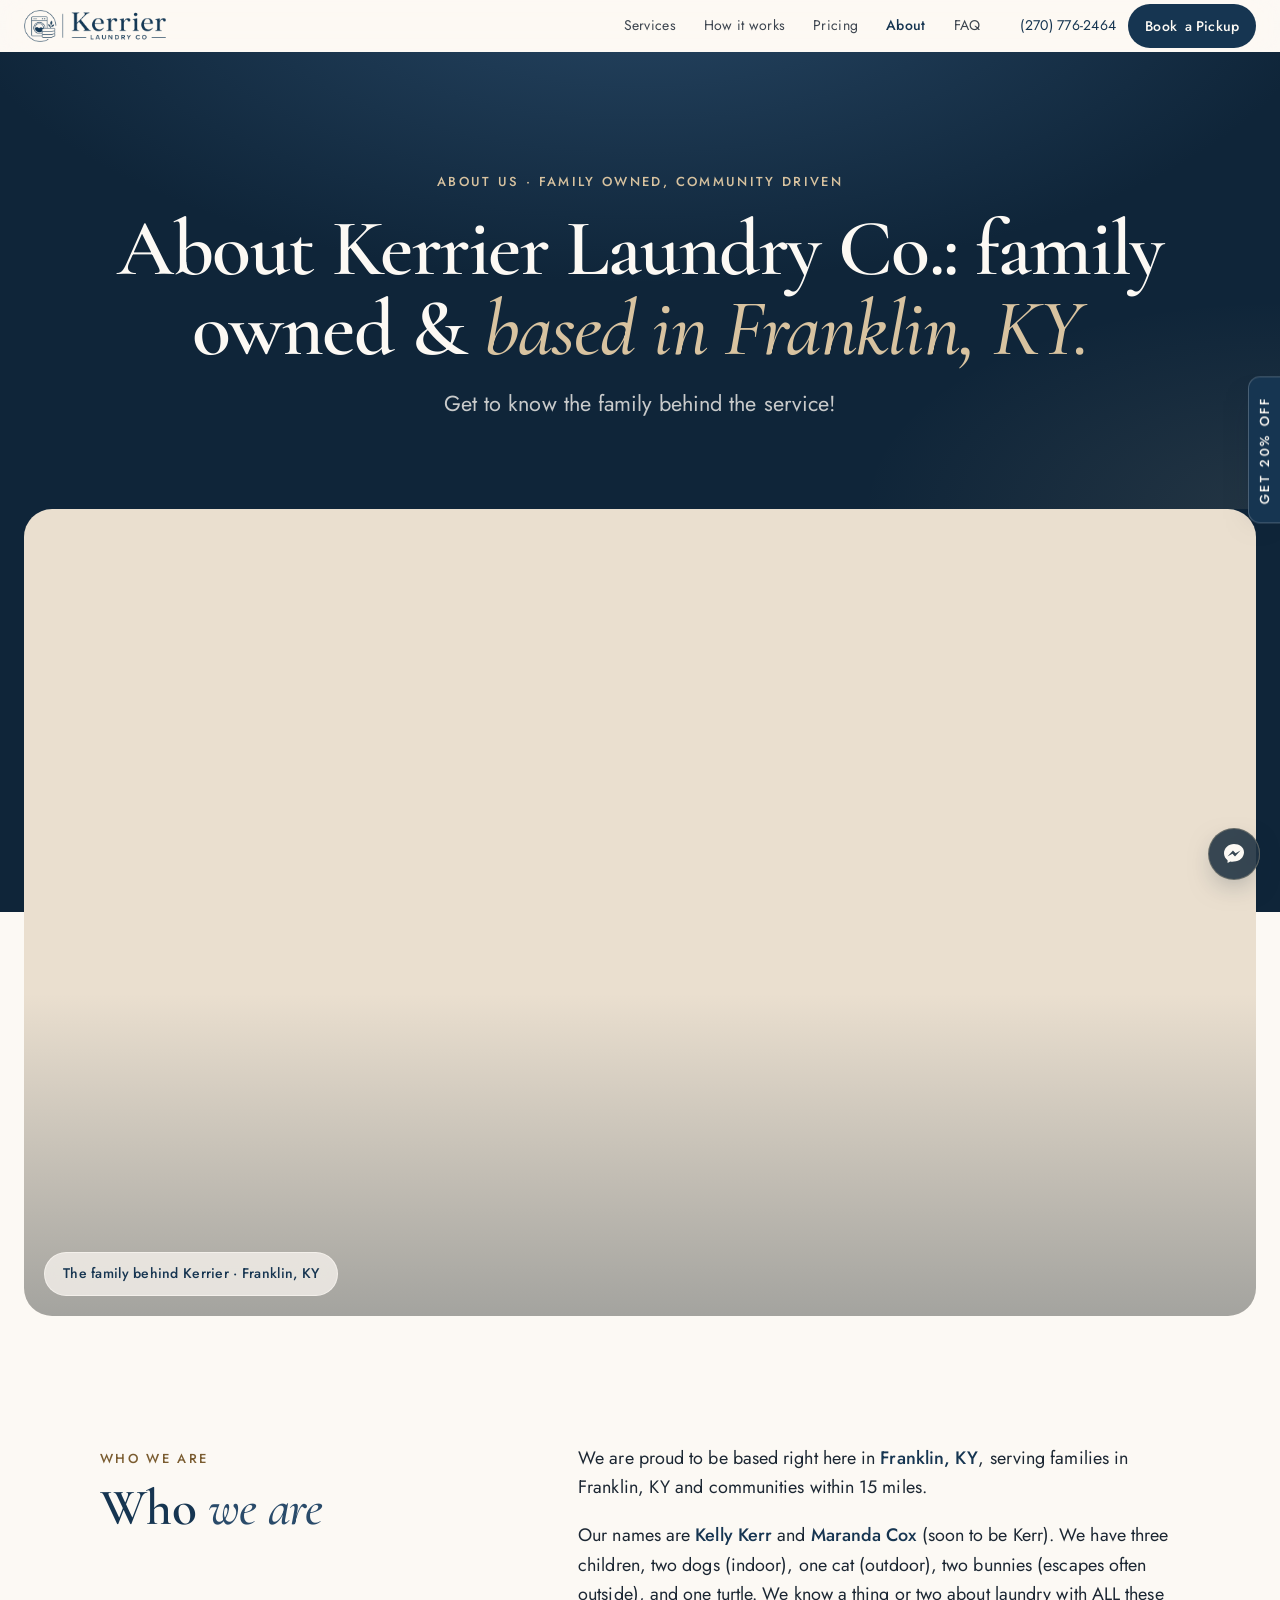
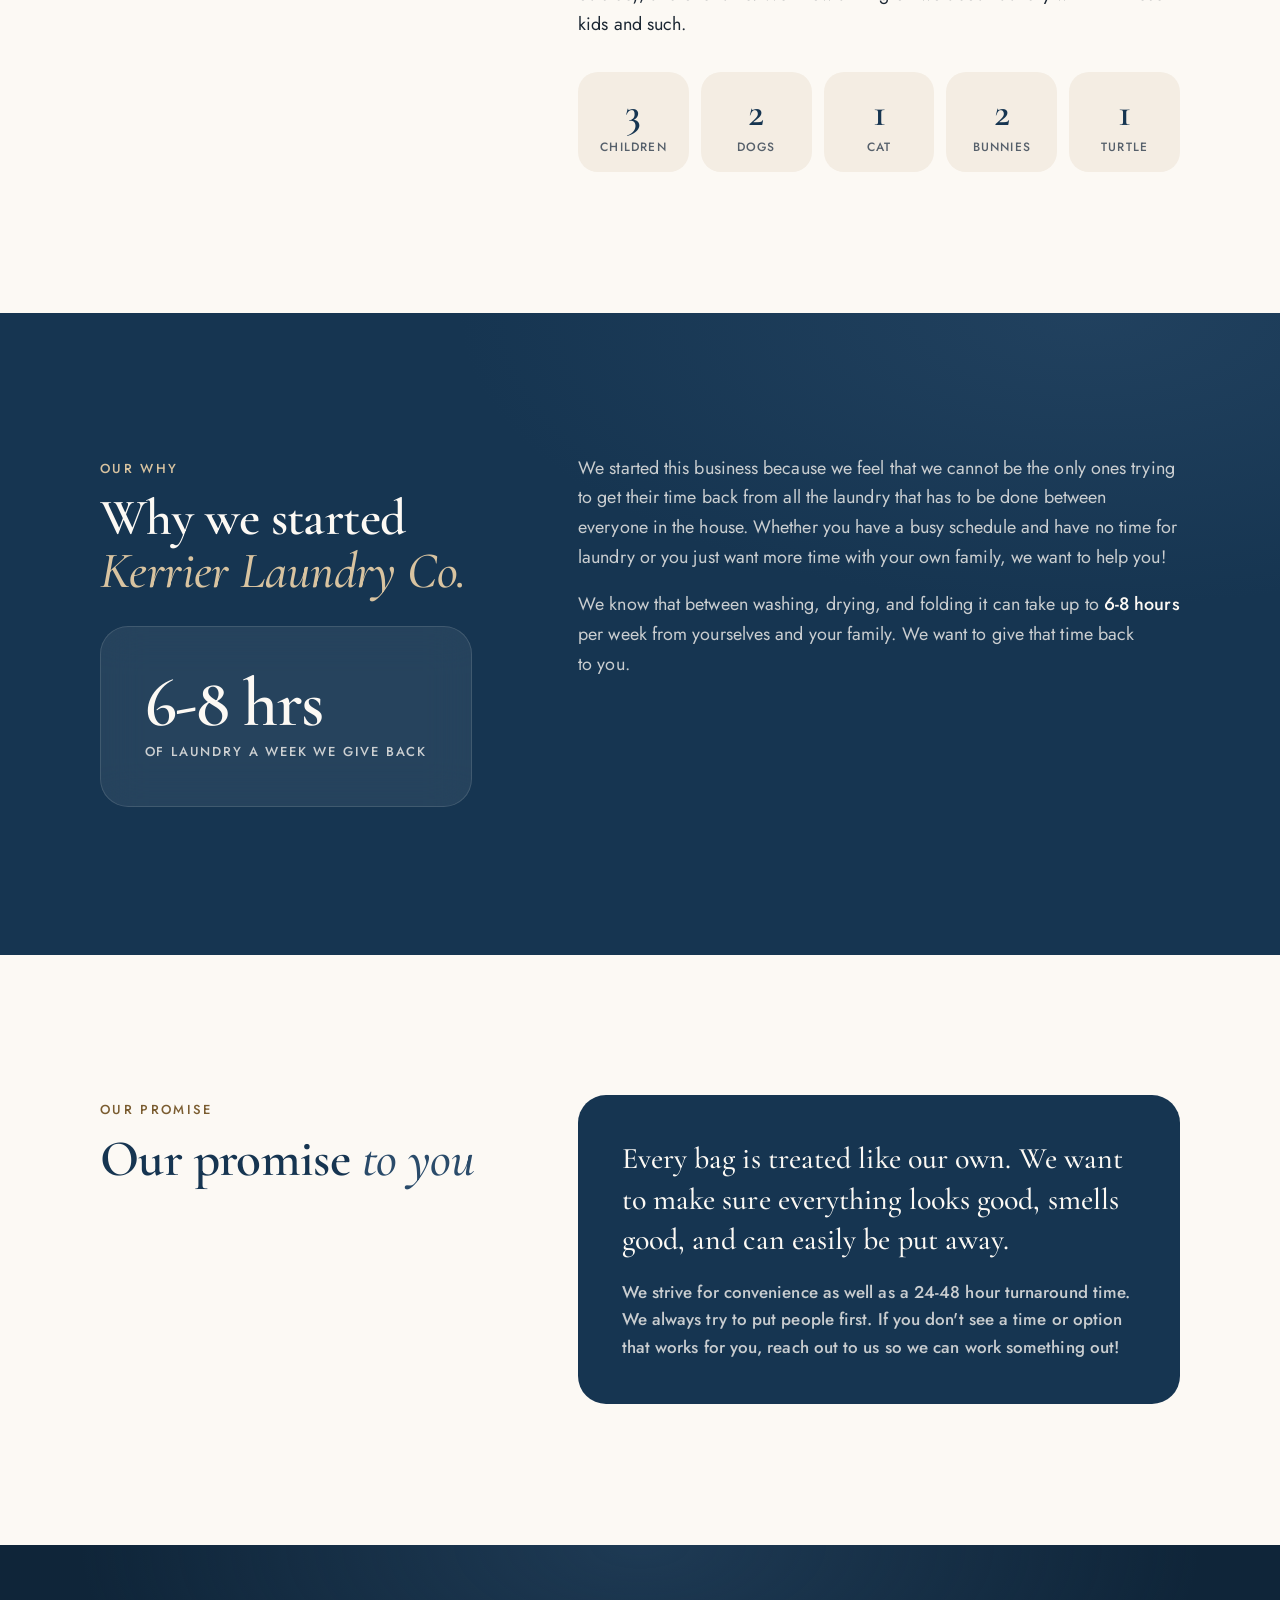
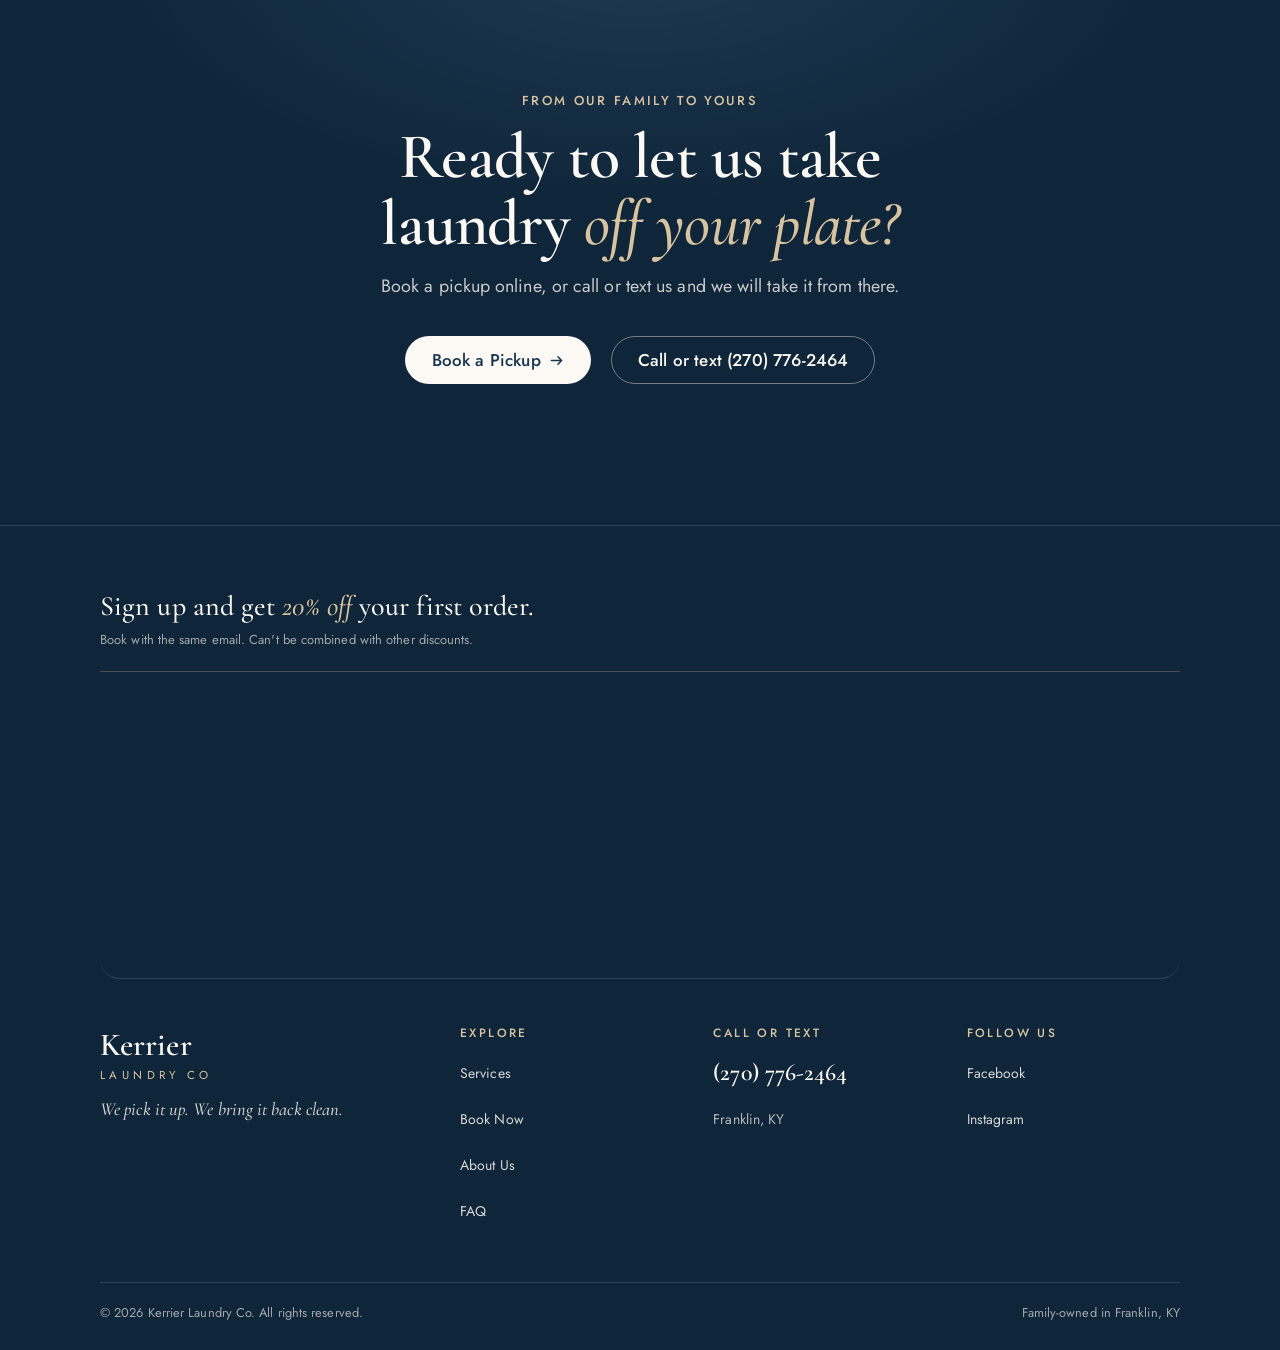
==== commit 7453e27a: "Preview: keep website chrome, navy only on the calendar (v=23) Restores the booking page section, ch" ====
--- a/about.html
+++ b/about.html
@@ -23,7 +23,7 @@
     <link rel="preconnect" href="https://res.cloudinary.com">
     <link rel="preload" href="fonts/cormorant-garamond-latin.woff2" as="font" type="font/woff2" crossorigin>
     <link rel="preload" href="fonts/jost-latin.woff2" as="font" type="font/woff2" crossorigin>
-    <link rel="stylesheet" href="business.styles.css?v=22">
+    <link rel="stylesheet" href="business.styles.css?v=23">
     <script>document.documentElement.classList.add("js");</script>
 <!-- MailerLite Universal -->
 <script>
--- a/business.styles.css
+++ b/business.styles.css
@@ -1252,57 +1252,10 @@
 }
 
 /* ==========================================================
-   v22: Navy calendar blend. The card around the Cal.com
-   embed uses navy #0F2539 so the iframe has no cream seam.
-   Selected dates and highlights use cream #FCF9F4 with navy
-   text. On phones, the chips and 24-hour notice sit on the
-   same navy as the calendar (hero is already navy). Desktop
-   keeps the cream page; only the calendar card is navy.
-   Spacing is unchanged so the first bookable date stays on
-   the first phone screen. Brass is used only on a hairline.
+   v23: Navy only on the calendar iframe wrapper, so a short
+   iframe does not leave a cream gap below it. The card head,
+   chips, 24-hour notice, and page section are unchanged.
    ========================================================== */
-body.page-book .cal-card {
-    background: var(--navy-ink);
-    color: var(--cream);
-    border-color: var(--hairline-light);
-    box-shadow: none;
-}
-body.page-book .cal-card-head {
-    border-bottom-color: rgba(176, 141, 87, .35);
-}
-body.page-book .cal-card-head h2 { color: var(--cream); }
-body.page-book .cal-card-head p { color: var(--on-navy); }
-body.page-book .cal-text-btn {
-    color: var(--cream);
-    border-color: rgba(252, 249, 244, .42);
-}
-body.page-book .cal-text-btn:hover {
-    border-color: var(--cream);
-    background: rgba(252, 249, 244, .08);
-}
 body.page-book .cal-wrapper,
 body.page-book #my-cal-inline-15min { background: var(--navy-ink); }
 body.page-book .cal-wrapper::before { color: var(--on-navy); }
-
-@media (max-width: 833px) {
-    body.page-book #scheduling.section,
-    body.page-book #scheduling.section--after-band {
-        background: var(--navy-ink);
-        color: var(--cream);
-    }
-    body.page-book .book-notice,
-    body.page-book .book-note { color: var(--on-navy); }
-    body.page-book .book-quick li {
-        color: var(--navy-ink);
-        background: var(--cream);
-    }
-    body.page-book .book-quick li a { color: var(--navy-ink); }
-    body.page-book .cal-card {
-        border: 0;
-        box-shadow: none;
-    }
-    body.page-book .book-summary.card--navy {
-        border: 1px solid var(--hairline-light);
-        background: var(--navy) !important;
-    }
-}
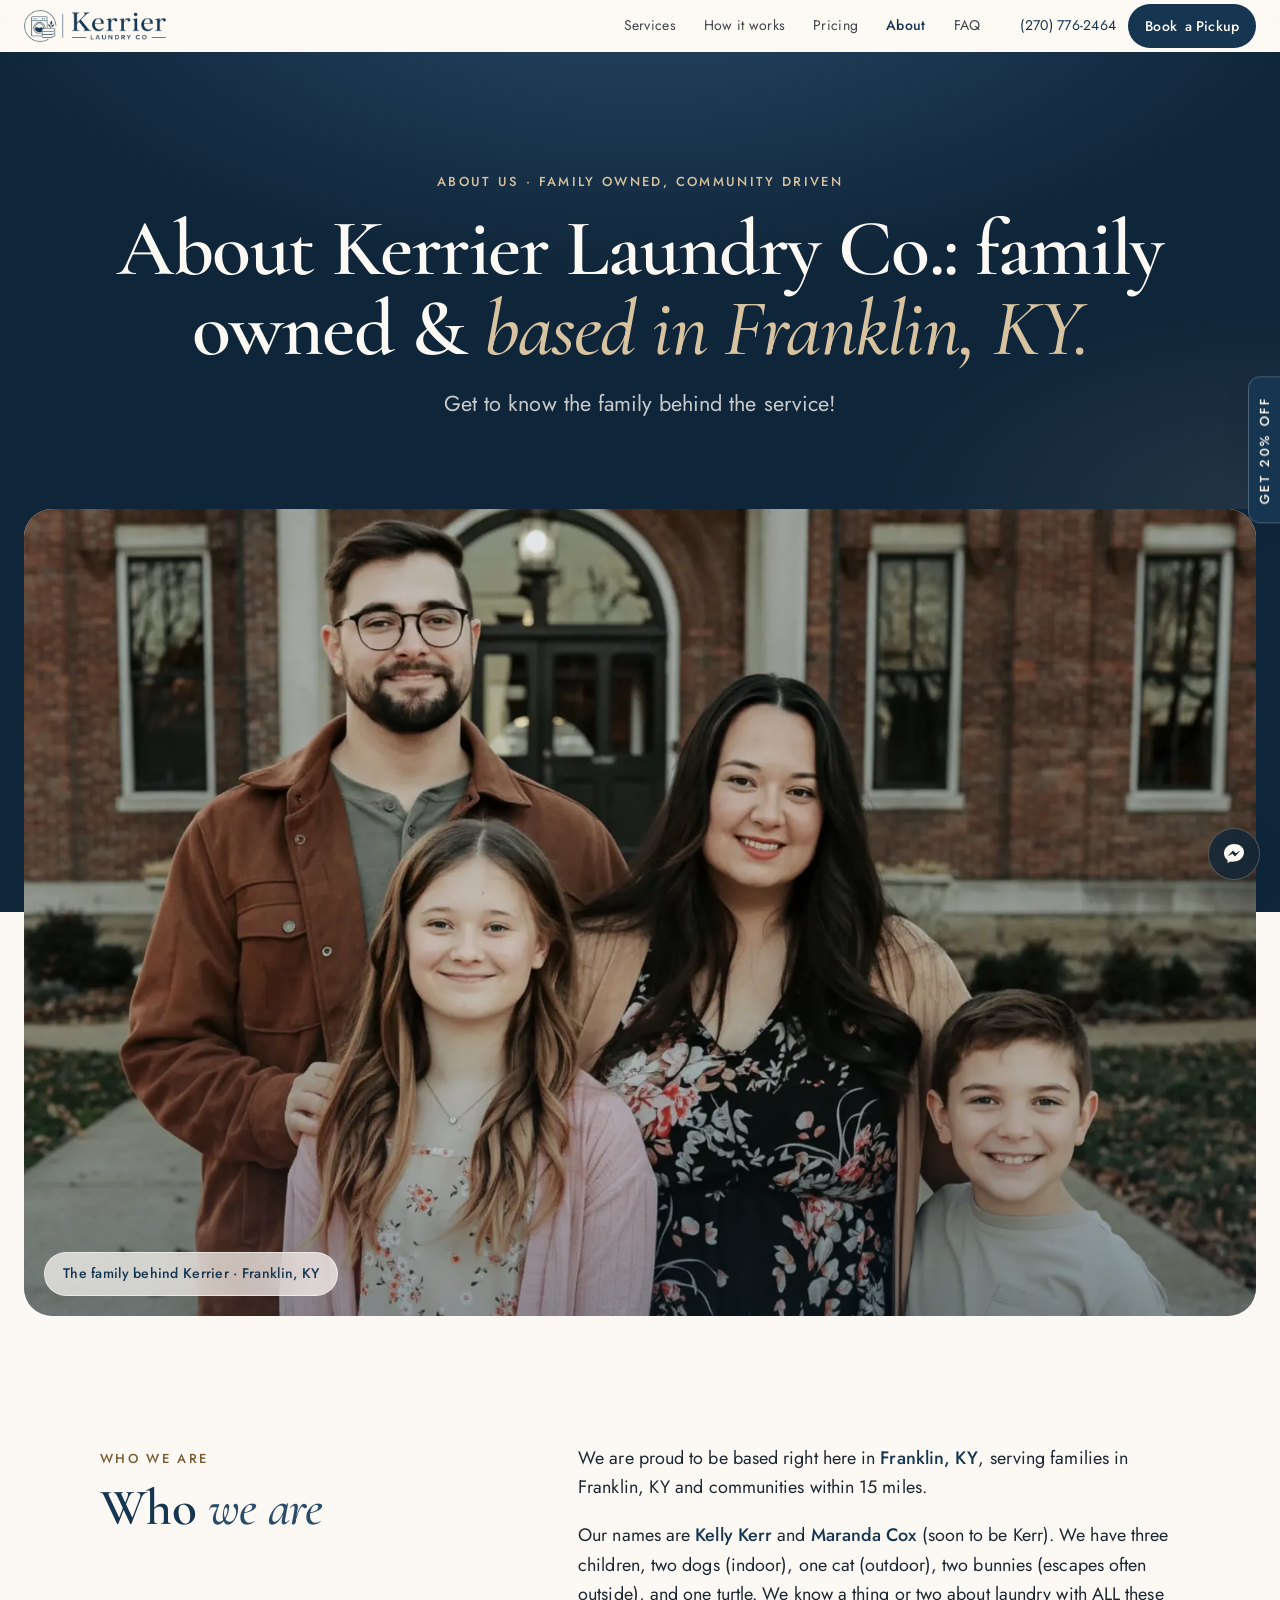
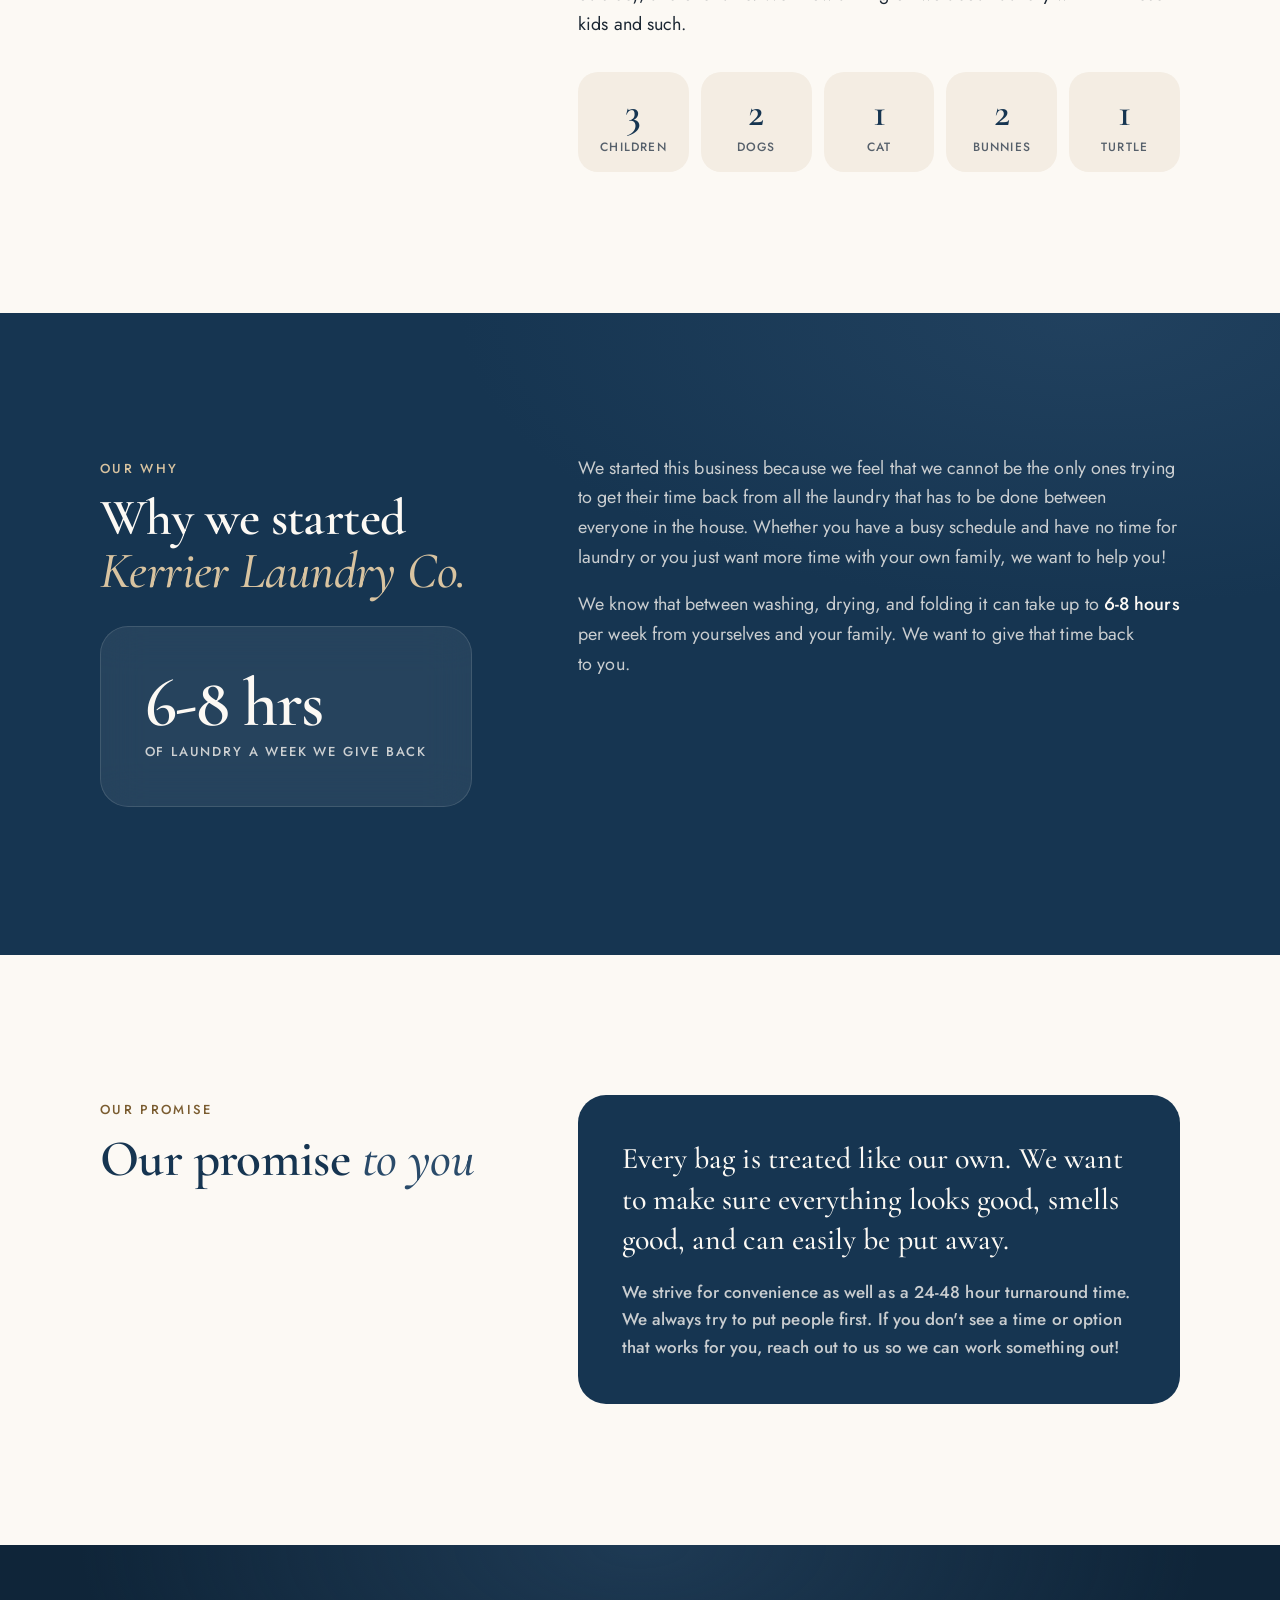
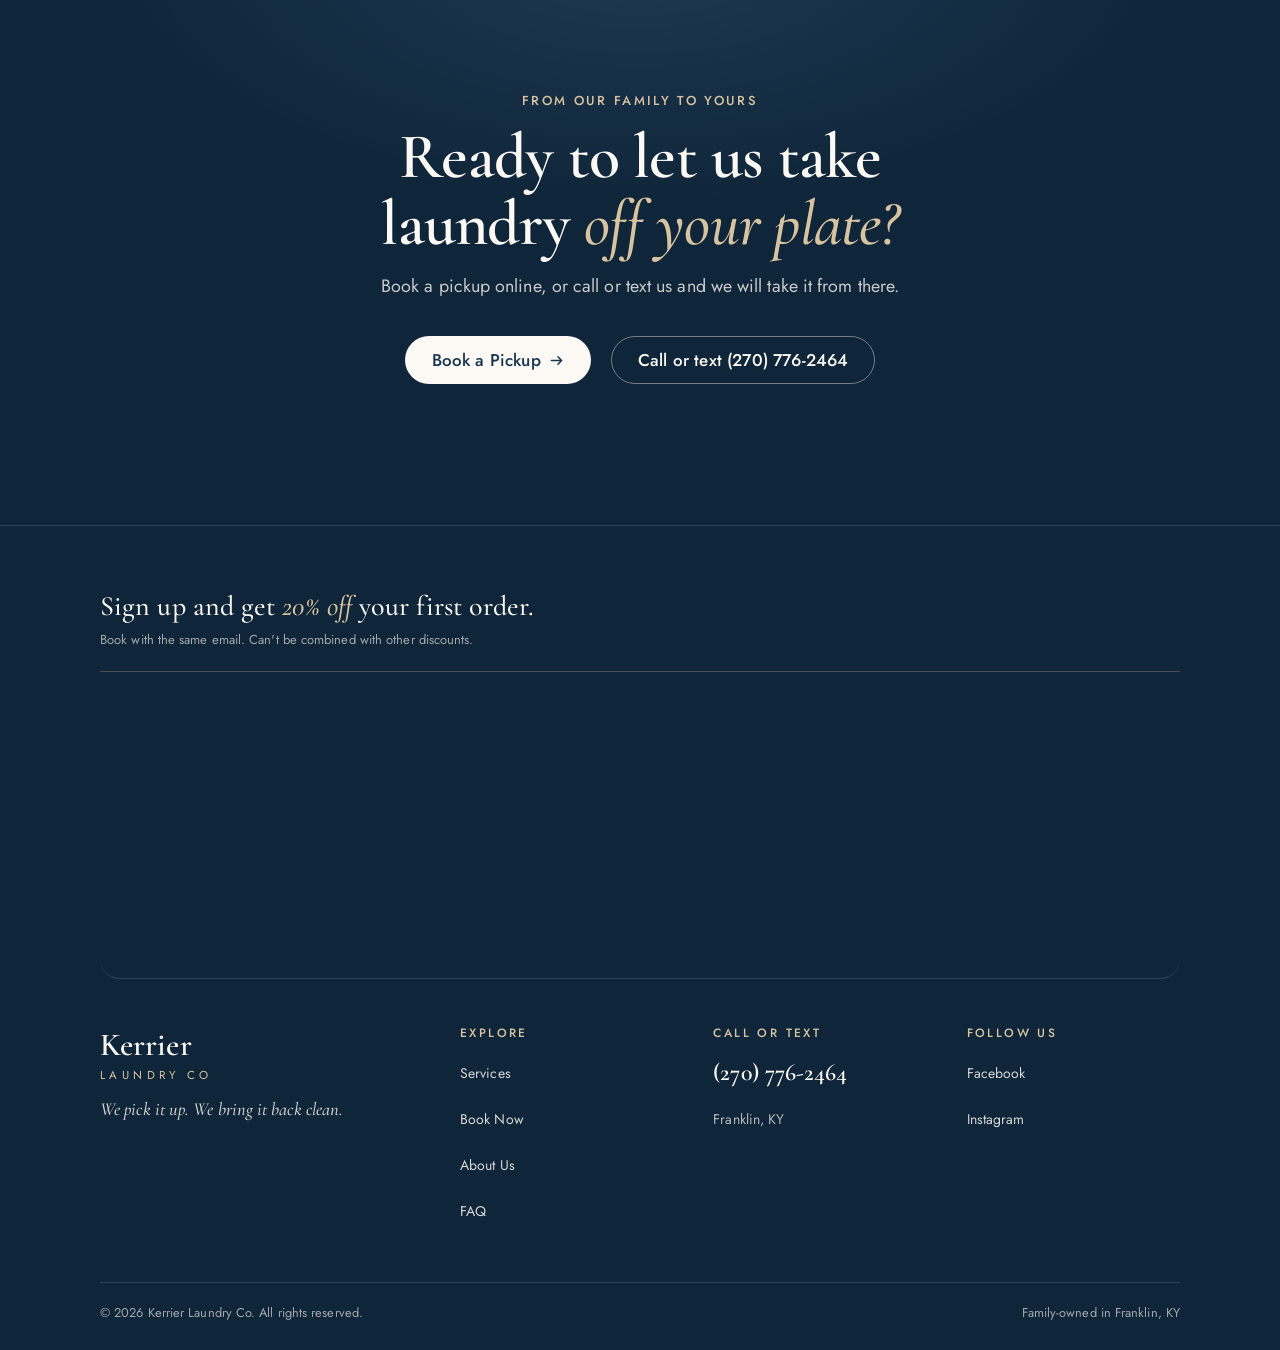
==== commit f5effd33: "Preview: show the At a glance card on mobile without a blank reveal gap (v=27) On phones the desktop" ====
--- a/about.html
+++ b/about.html
@@ -23,7 +23,7 @@
     <link rel="preconnect" href="https://res.cloudinary.com">
     <link rel="preload" href="fonts/cormorant-garamond-latin.woff2" as="font" type="font/woff2" crossorigin>
     <link rel="preload" href="fonts/jost-latin.woff2" as="font" type="font/woff2" crossorigin>
-    <link rel="stylesheet" href="business.styles.css?v=23">
+    <link rel="stylesheet" href="business.styles.css?v=27">
     <script>document.documentElement.classList.add("js");</script>
 <!-- MailerLite Universal -->
 <script>
--- a/business.styles.css
+++ b/business.styles.css
@@ -1259,3 +1259,74 @@
 body.page-book .cal-wrapper,
 body.page-book #my-cal-inline-15min { background: var(--navy-ink); }
 body.page-book .cal-wrapper::before { color: var(--on-navy); }
+
+/* ==========================================================
+   v24: Round the navy calendar to match .cal-card, which
+   uses --radius-lg (28px). Clip overflow on the wrapper
+   and radius on the iframe so square navy corners do not
+   show on desktop or phones.
+   ========================================================== */
+body.page-book .cal-wrapper,
+body.page-book #my-cal-inline-15min {
+    border-radius: var(--radius-lg);
+    overflow: hidden;
+}
+body.page-book #my-cal-inline-15min iframe {
+    border-radius: var(--radius-lg);
+}
+
+/* ==========================================================
+   v25: Desktop only. Cal's lighter booker is flush with the
+   top of the dark navy wrapper, with ~50px left/right and
+   ~80px bottom already inside the iframe. Add 50px top
+   padding so the dark navy borders the lighter box evenly
+   with the side inset. min-height is unset so the wrapper
+   does not add extra empty navy under the iframe. Mobile
+   is unchanged (Kelly said it looks better).
+   ========================================================== */
+@media (min-width: 834px) {
+    body.page-book .cal-wrapper {
+        padding: 50px 0 0;
+        box-sizing: border-box;
+        min-height: 0;
+    }
+}
+
+/* ==========================================================
+   v26: Phones only. The 600px min-height plus navy-ink
+   wrapper background left a darker #0F2539 band below the
+   lighter calendar (empty except for the wrapper's rounded
+   bottom corners). Fit the wrapper to the iframe and use
+   the lighter navy so the calendar ends cleanly with
+   rounded corners on the cream page. Keep a 600px lighter-
+   navy placeholder only until the iframe exists. Desktop
+   (v25 padding + navy-ink frame) is unchanged.
+   ========================================================== */
+@media (max-width: 833px) {
+    body.page-book .cal-wrapper,
+    body.page-book #my-cal-inline-15min {
+        min-height: 0;
+        background: var(--navy);
+    }
+    body.page-book .cal-wrapper:not(:has(iframe)) {
+        min-height: 600px;
+    }
+}
+
+/* ==========================================================
+   v27: Phones only. The tall cream band under the calendar
+   was the desktop "At a glance" sidebar (.book-summary,
+   order 2, 822px), still in the layout but painted at
+   opacity 0 because .reveal had not been marked is-visible
+   (it sits below the first screen). Full-page screenshots
+   and the first scroll therefore showed a blank strip with
+   only the "Don't see a time" line. Show the card
+   immediately so the pricing block is visible and the
+   blank band is gone. Desktop is unchanged.
+   ========================================================== */
+@media (max-width: 833px) {
+    body.page-book .book-summary.reveal {
+        opacity: 1;
+        transform: none;
+    }
+}
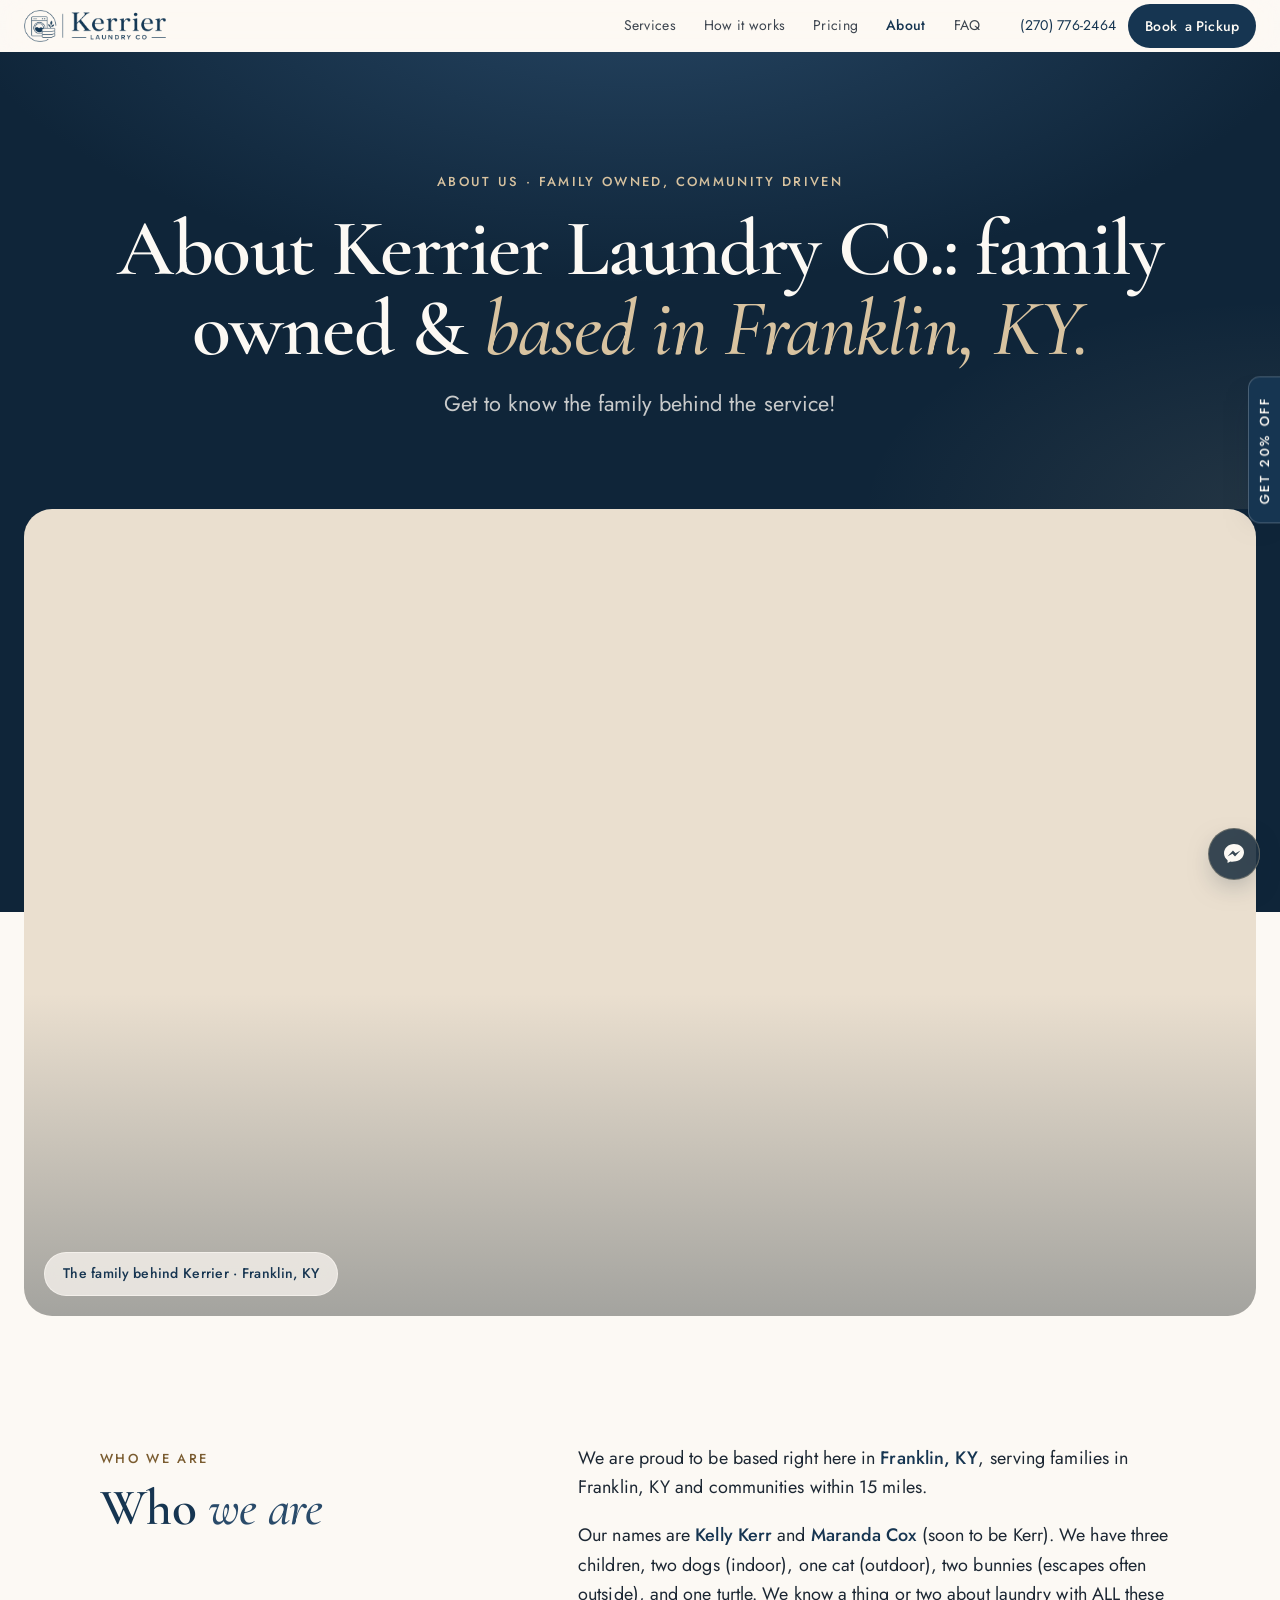
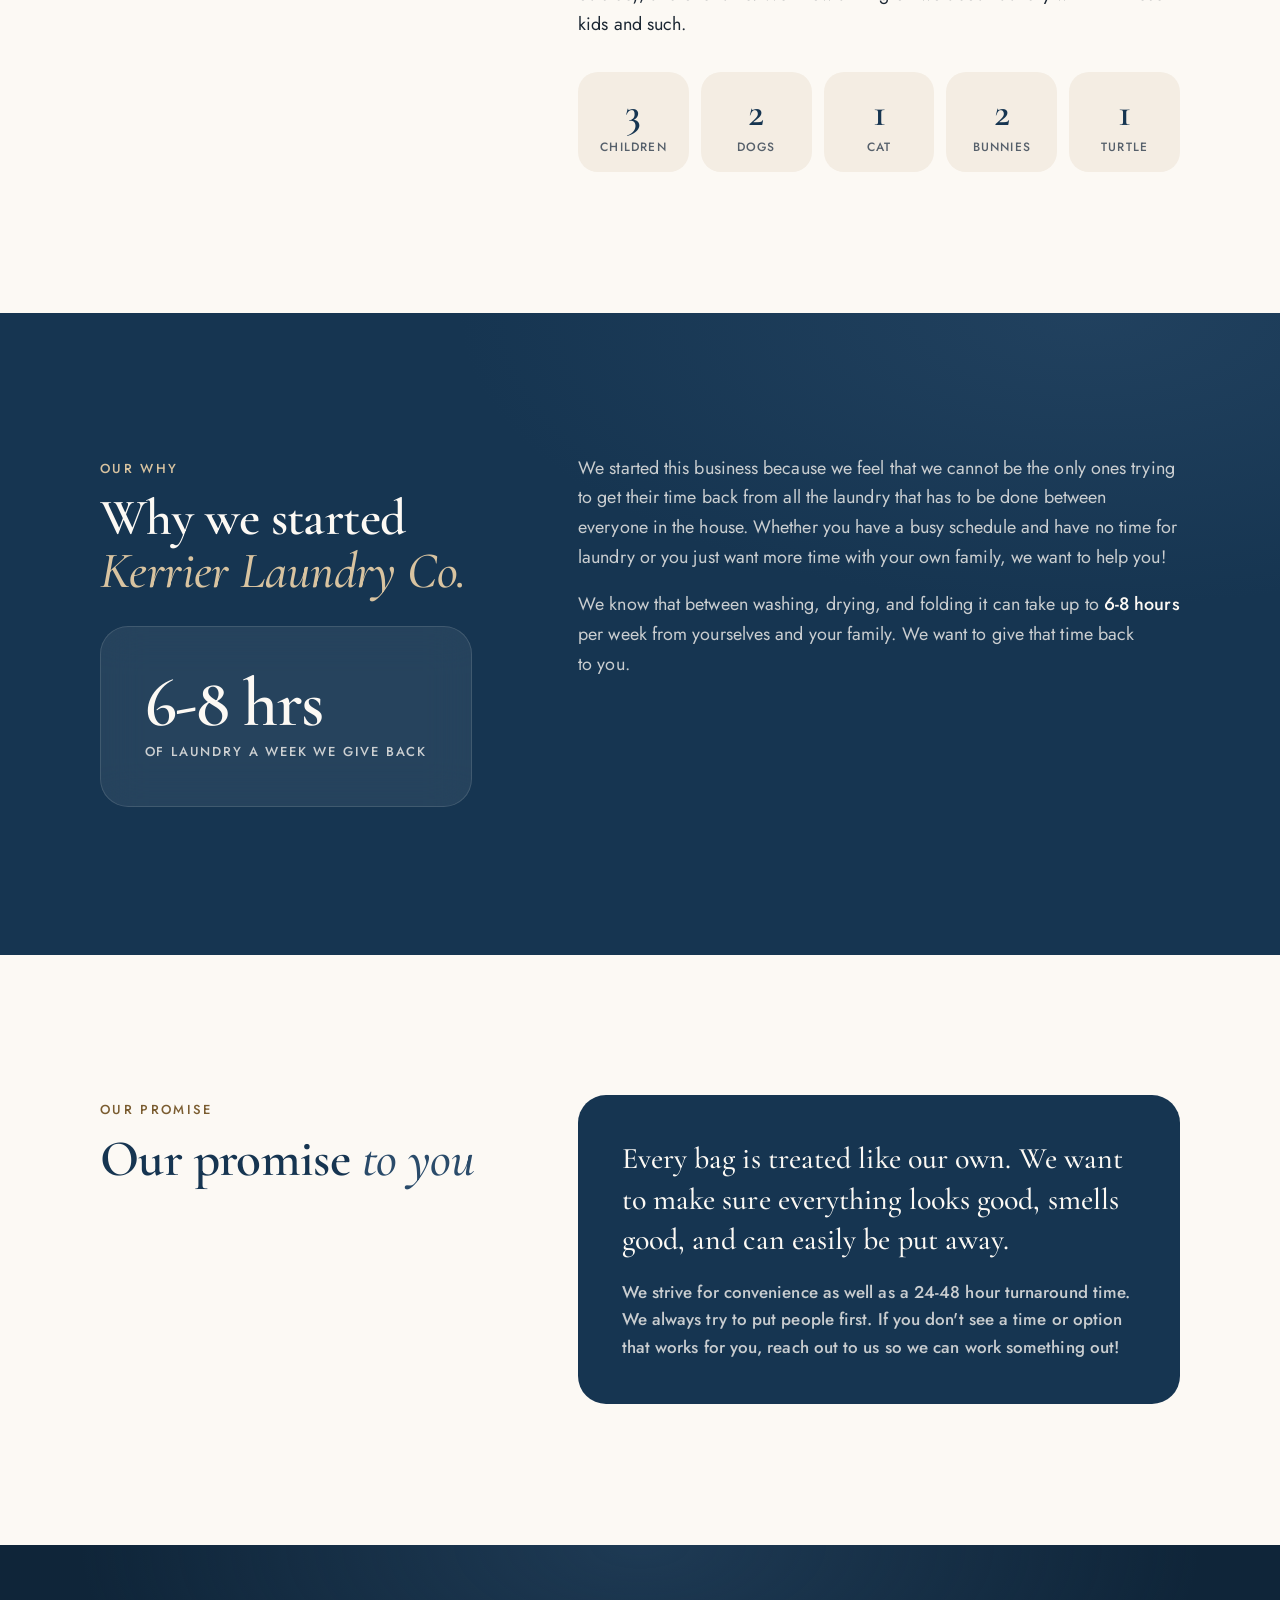
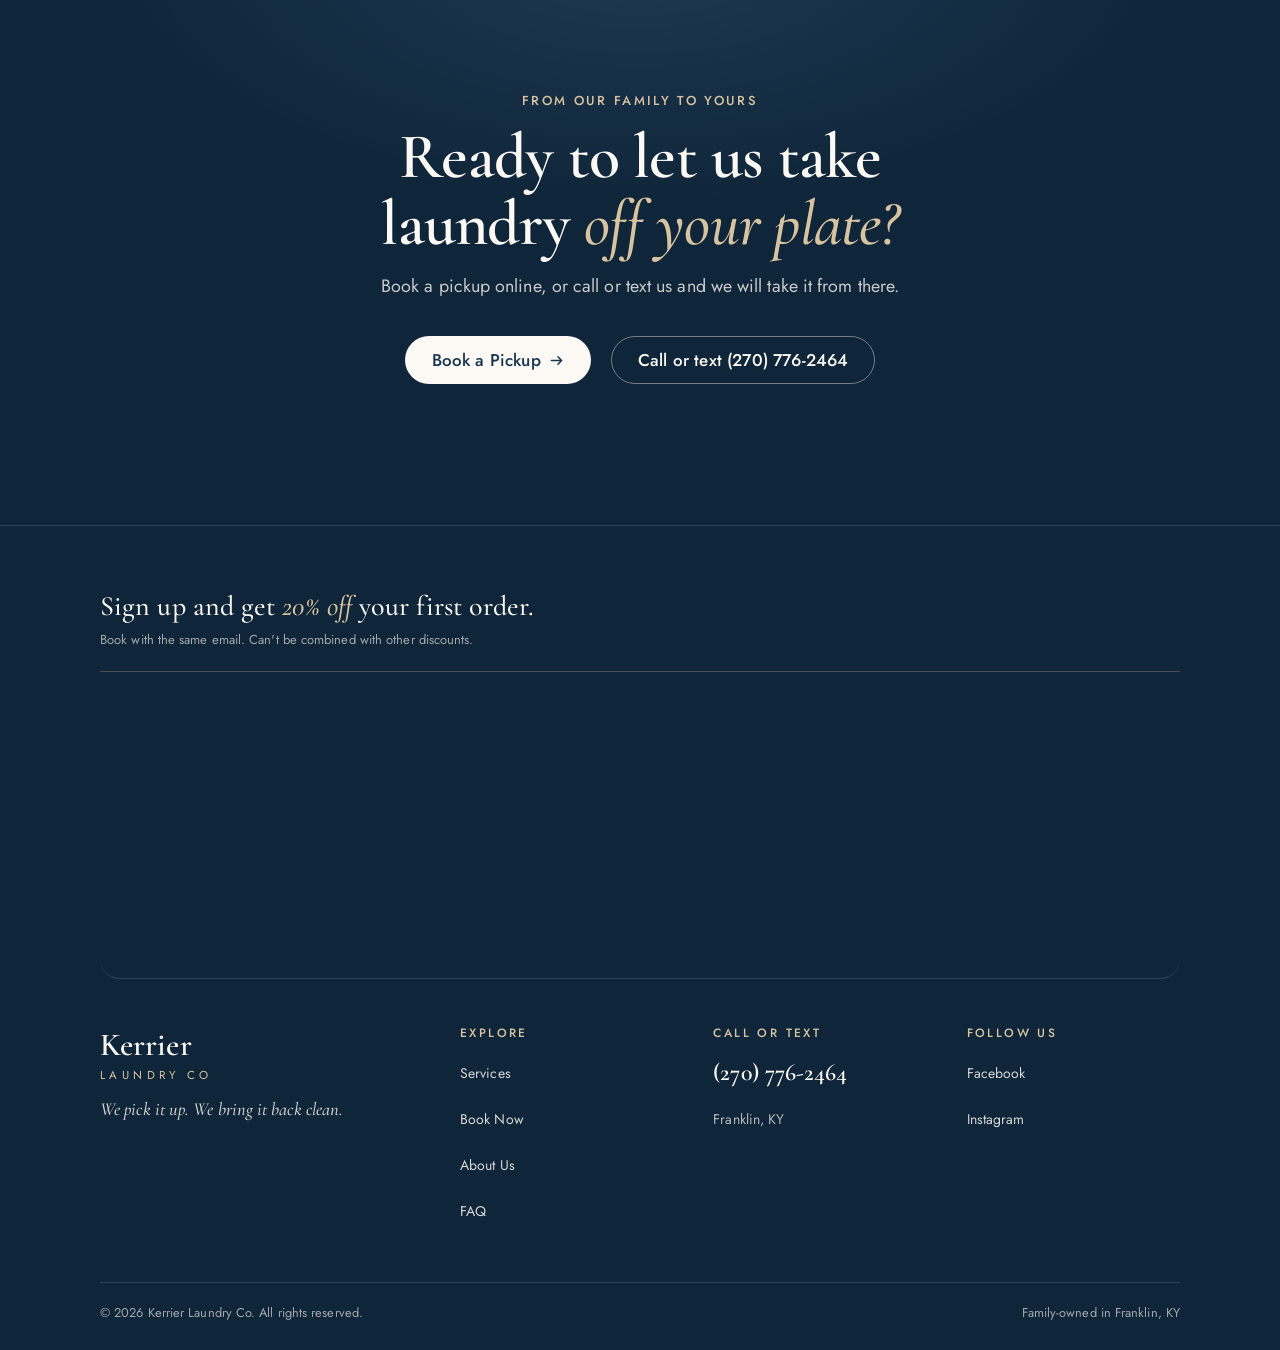
==== commit f5ef9468: "Preview: tighten mobile booking-chip wording so the 2x2 cards read cleanly (v=28) Keep the four-card" ====
--- a/about.html
+++ b/about.html
@@ -23,7 +23,7 @@
     <link rel="preconnect" href="https://res.cloudinary.com">
     <link rel="preload" href="fonts/cormorant-garamond-latin.woff2" as="font" type="font/woff2" crossorigin>
     <link rel="preload" href="fonts/jost-latin.woff2" as="font" type="font/woff2" crossorigin>
-    <link rel="stylesheet" href="business.styles.css?v=27">
+    <link rel="stylesheet" href="business.styles.css?v=28">
     <script>document.documentElement.classList.add("js");</script>
 <!-- MailerLite Universal -->
 <script>
--- a/business.styles.css
+++ b/business.styles.css
@@ -1330,3 +1330,42 @@
         transform: none;
     }
 }
+
+/* ==========================================================
+   v28: Phones only. Keep the 2-by-2 .book-quick cards, but
+   tighten the wording and typography so each card reads
+   cleanly (no mid-phrase or mid-number wraps). Equal card
+   heights in the grid, centered text, and nowrap on the
+   phone number. At 360 the number sits on its own line
+   under "Call/text". Desktop is unchanged (chips are hidden).
+   ========================================================== */
+@media (max-width: 833px) {
+    body.page-book .book-quick {
+        align-items: stretch;
+    }
+    body.page-book .book-quick li {
+        display: flex;
+        flex-direction: column;
+        justify-content: center;
+        align-items: center;
+        text-align: center;
+        height: 100%;
+        line-height: 1.3;
+        box-sizing: border-box;
+    }
+    body.page-book .book-quick-phone {
+        white-space: nowrap;
+    }
+}
+@media (max-width: 600px) {
+    body.page-book .book-quick li {
+        font-size: .8125rem;
+        line-height: 1.3;
+        padding: 8px 8px;
+        min-height: 52px; /* match the two-line Call/text card */
+    }
+    body.page-book .book-quick-phone {
+        display: block;
+        margin-top: 1px;
+    }
+}
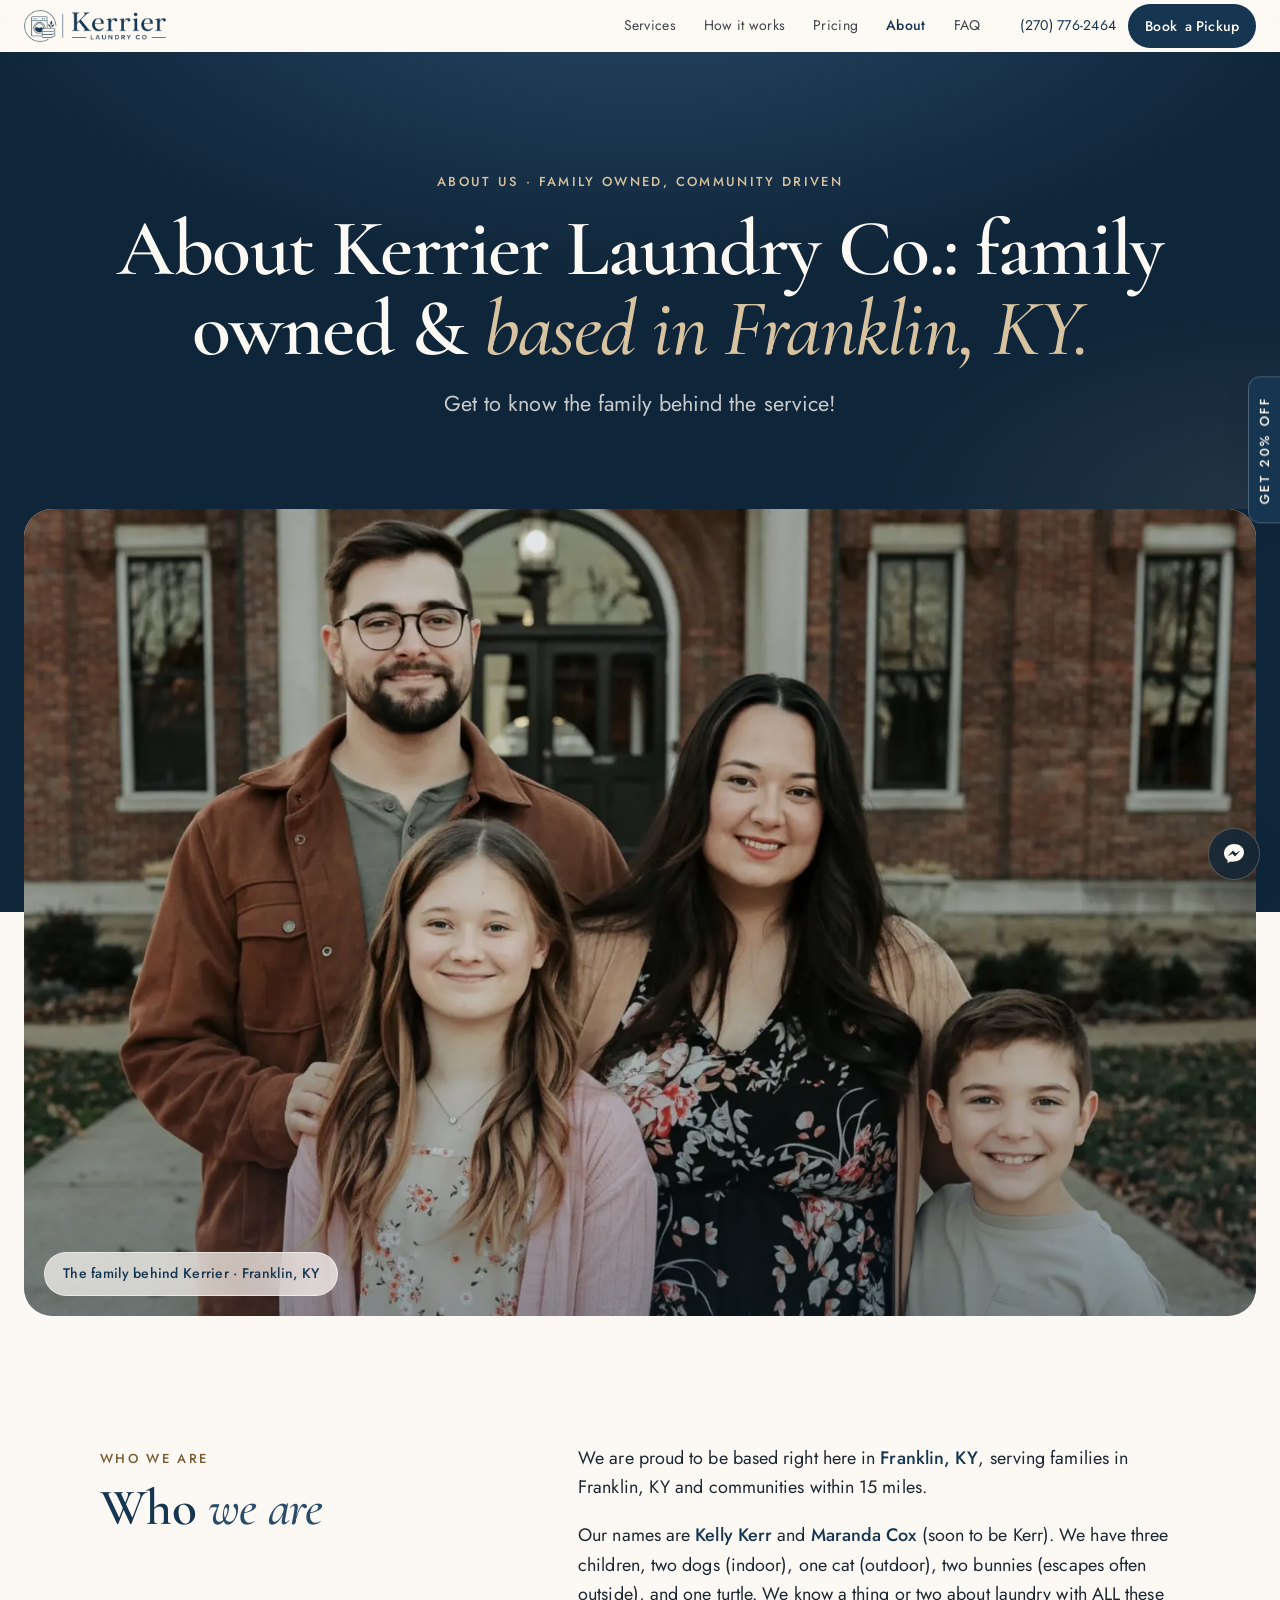
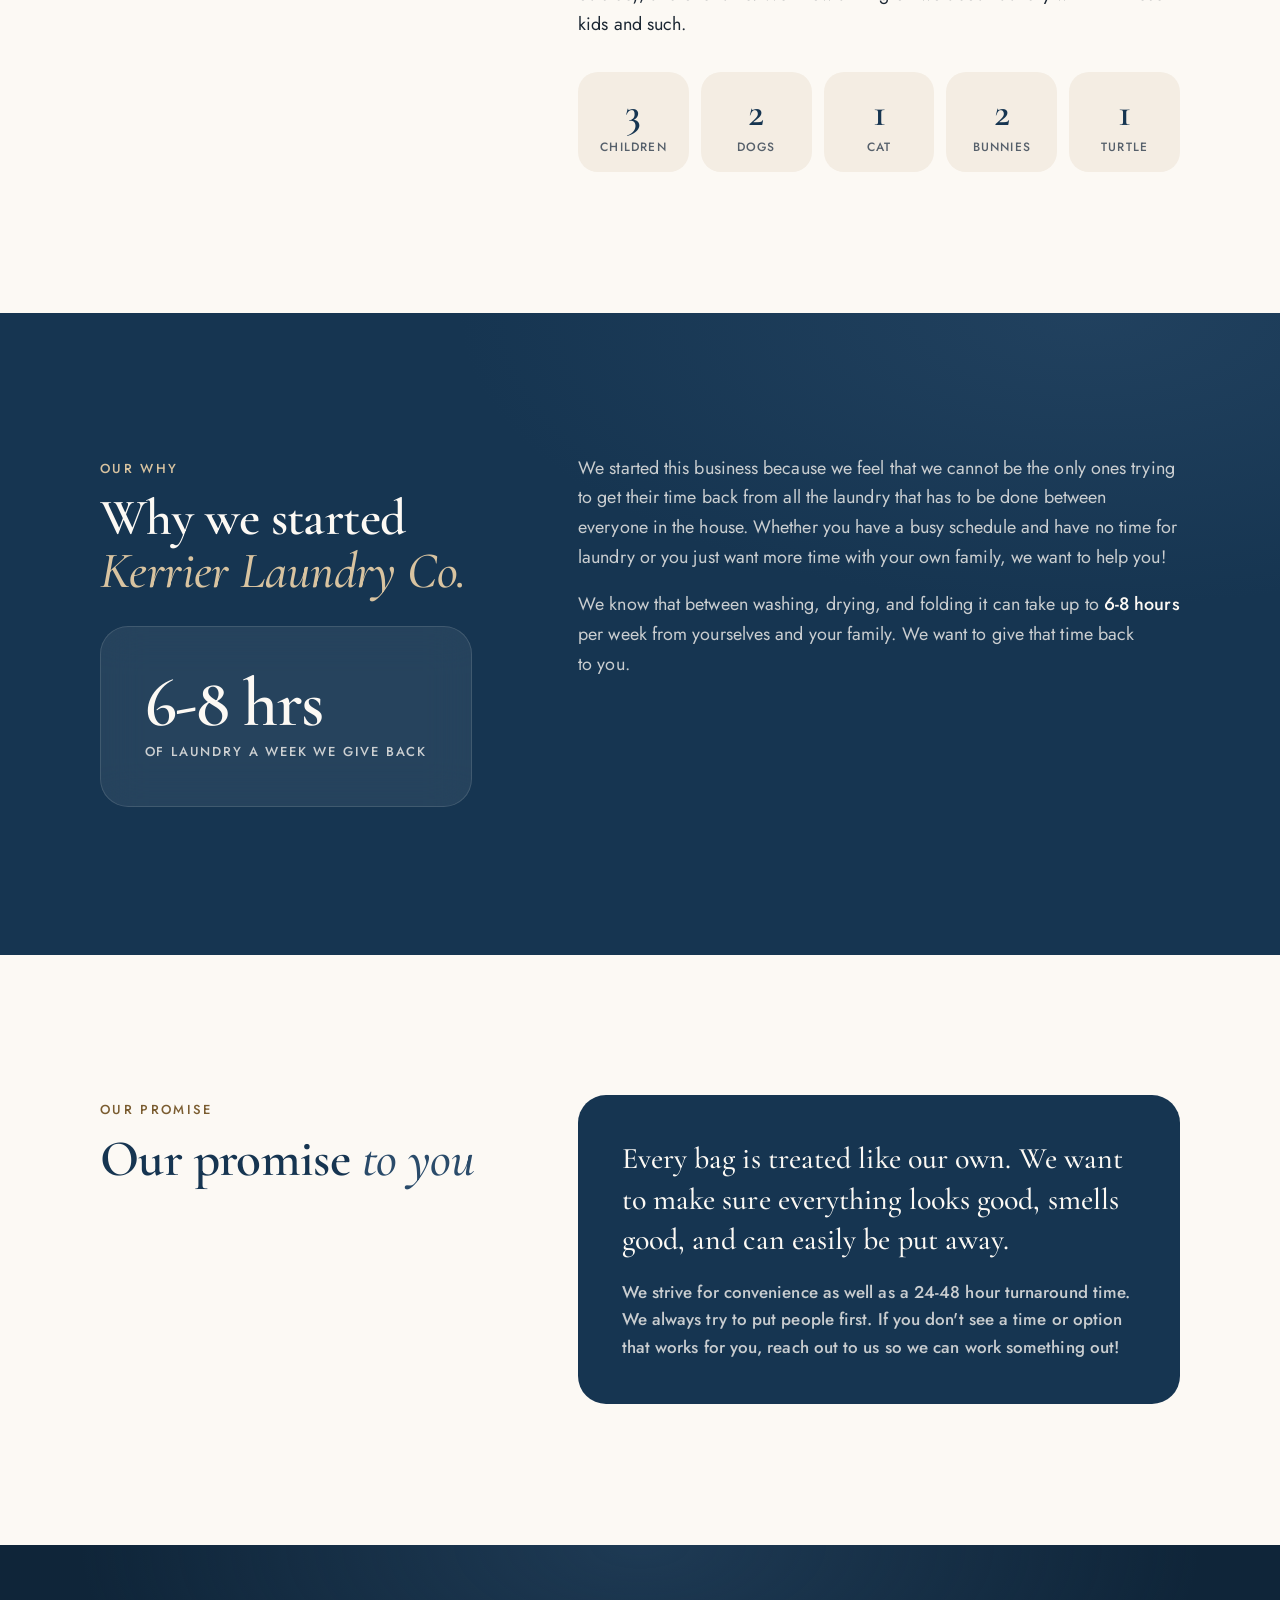
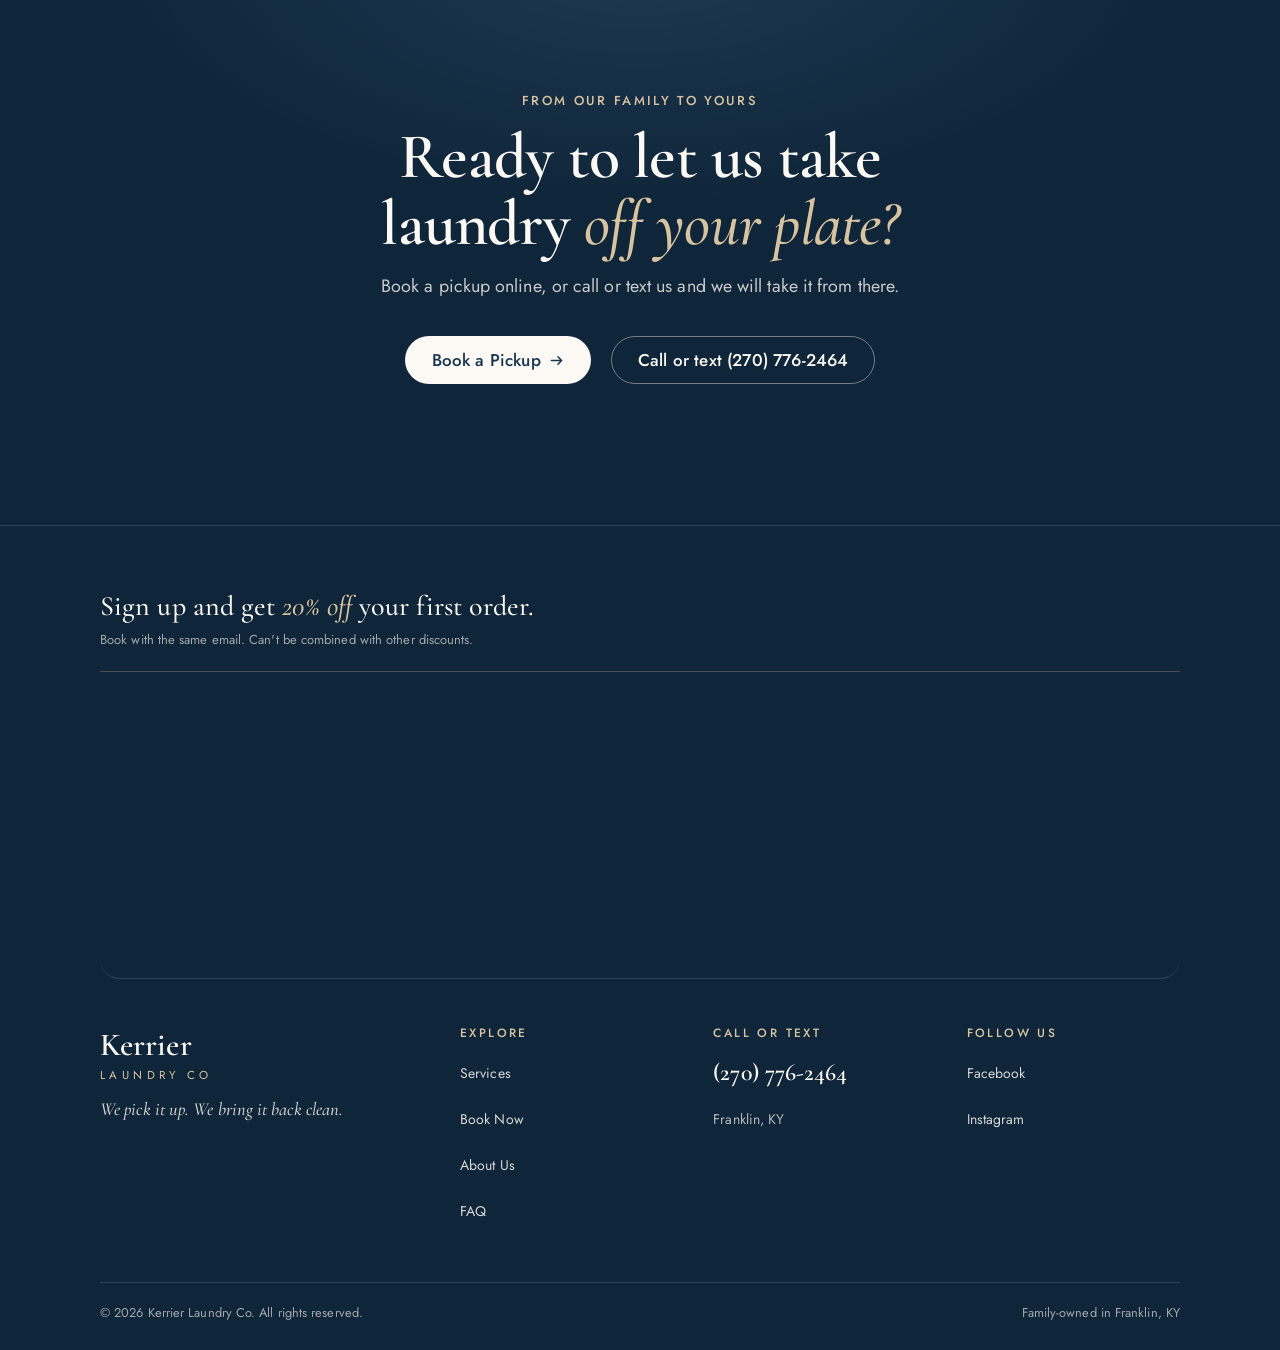
==== commit eb96e81e: "Preview: two mobile booking chips, miles and turnaround only (v=29) On phones, drop the price and ca" ====
--- a/about.html
+++ b/about.html
@@ -23,7 +23,7 @@
     <link rel="preconnect" href="https://res.cloudinary.com">
     <link rel="preload" href="fonts/cormorant-garamond-latin.woff2" as="font" type="font/woff2" crossorigin>
     <link rel="preload" href="fonts/jost-latin.woff2" as="font" type="font/woff2" crossorigin>
-    <link rel="stylesheet" href="business.styles.css?v=28">
+    <link rel="stylesheet" href="business.styles.css?v=29">
     <script>document.documentElement.classList.add("js");</script>
 <!-- MailerLite Universal -->
 <script>
--- a/business.styles.css
+++ b/business.styles.css
@@ -1369,3 +1369,24 @@
         margin-top: 1px;
     }
 }
+
+/* ==========================================================
+   v29: Phones only. Kelly asked to drop the price and
+   call/text chips (the Text us instead button already
+   covers messaging). Keep "Within 15 miles" and
+   "Back in 24-48 hrs" in one even two-column row, same
+   card styling and centered text. Desktop is unchanged
+   (these chips stay hidden).
+   ========================================================== */
+@media (max-width: 833px) {
+    body.page-book .book-quick {
+        display: grid;
+        grid-template-columns: 1fr 1fr;
+        gap: 6px;
+    }
+}
+@media (max-width: 600px) {
+    body.page-book .book-quick li {
+        min-height: 0; /* no longer matching a two-line Call/text card */
+    }
+}
